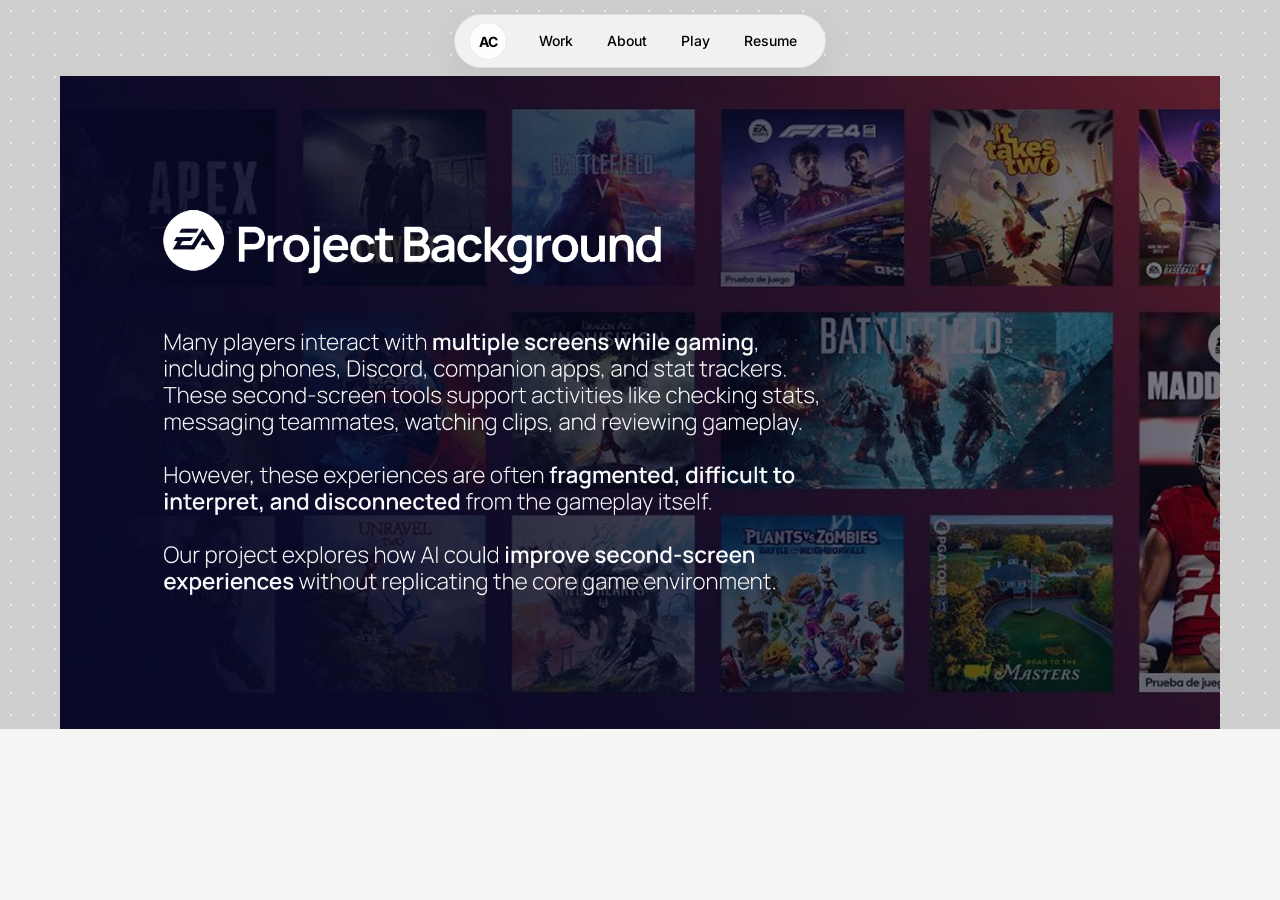
==== ea.html @ 519e9292 "drafted playground & ea case study + added favicon + radius to highlights" ====
<!DOCTYPE html>
<html lang="en">
  <head>
    <meta charset="UTF-8" />
    <meta name="viewport" content="width=device-width, initial-scale=1.0" />
    <title>Nomo · Annie Chang</title>
    <link rel="icon" type="image/png" href="assets/ACFavicon.png" />

    <link rel="stylesheet" href="css/style.css" />
    <link rel="preconnect" href="https://fonts.googleapis.com" />
    <link rel="preconnect" href="https://fonts.gstatic.com" crossorigin />
    <link
      href="https://fonts.googleapis.com/css2?family=Inter:wght@400;500;600;700&family=Instrument+Serif:ital@0;1&display=swap"
      rel="stylesheet"
    />
  </head>

  <body class="case-study-page">
    <nav class="site-nav" aria-label="Primary navigation">
      <div class="site-nav-inner">
        <a href="index.html#home" class="site-nav-logo" aria-label="Back to home">AC</a>

        <div class="site-nav-links">
          <a href="index.html#work">Work</a>
          <a href="index.html#about">About</a>
          <a href="playground.html">Play</a>
          <a href="https://drive.google.com/file/d/1go_f20qvup2b3H4kcbtl6J4yV8tS7FYZ/view?usp=sharing" target="_blank" rel="noopener noreferrer">Resume</a>
        </div>
      </div>
    </nav>

    <main class="case-study-main">
        <section class="section case-study-hero casestudysection" id="overview">
          <div class="container">
            <div class="case-study-hero-frame">
              <img
                class="case-study-hero-image"
                src="assets/ea/eaProjectBackground.png"
                alt="Nomo cover showing mobile product screens"
                loading="eager"
                decoding="async"
              />
            </div>
          </div>
        </section>  

    </body>
</html>
---- css/style.css ----
:root {
  /* Colors */
  --color-bg: #f5f5f3;
  --color-text: #0C0A00;
  --color-text-muted: #7d7d7d;
  --color-text-muted-2: #6f6f6f;
  --color-white: #ffffff;
  --color-border: rgba(0, 0, 0, 0.08);
  --color-border-soft: rgba(0, 0, 0, 0.06);
  --color-line: rgba(0, 0, 0, 0.14);

  /* Footer */
  --color-footer-bg: #0C0A00;
  --color-footer-text: rgba(245, 245, 243, 0.92);
  --color-footer-text-soft: rgba(245, 245, 243, 0.78);
  --color-footer-text-muted: rgba(245, 245, 243, 0.5);

  /* Typography */
  --font-sans: "Inter", sans-serif;
  --font-serif: "Instrument Serif", serif;

  --text-h1: clamp(48px, 7vw, 84px);
  --text-h2: clamp(28px, 4vw, 30px);
  --text-h3: 18px;
  --text-body: 16px;
  --text-small: 14px;
  --text-xs: 12px;
  --text-eyebrow: 24px;

  --lh-tight: 0.96;
  --lh-heading: 1.15;
  --lh-body: 1.65;
  --lh-body-relaxed: 1.75;

  --weight-light: 300;
  --weight-regular: 400;
  --weight-medium: 500;
  --weight-semibold: 600;
  --weight-bold: 700;

  /* Spacing */
  --space-1: 4px;
  --space-2: 8px;
  --space-3: 12px;
  --space-4: 16px;
  --space-5: 20px;
  --space-6: 24px;
  --space-7: 32px;
  --space-8: 40px;
  --space-9: 48px;
  --space-10: 56px;
  --space-11: 72px;
  --space-12: 88px;
  --space-13: 96px;
  --space-14: 120px;

  /* Radius */
  --radius-card: 24px;
  --radius-card-lg: 28px;
  --radius-pill: 999px;

  /* Shadow */
  --shadow-soft: 0 10px 24px rgba(0, 0, 0, 0.08);
  --shadow-card: 0 12px 24px rgba(0, 0, 0, 0.14);
  --shadow-card-hover: 0 14px 28px rgba(0, 0, 0, 0.08);

  /* Layout */
  --container-width: 1180px;
  --container-width-wide: 1240px;
  --case-study-section-space: 72px;
  --case-study-subsection-space: 36px;
  --playground-world-width: 3800px;
  --playground-world-height: 2800px;
  --playground-nav-safe: 112px;
  --playground-piece-radius: 14px;
}

* {
  box-sizing: border-box;
}

html {
  scroll-behavior: smooth;
  background-color: var(--color-bg);
}

body {
  margin: 0;
  font-family: var(--font-sans);
  color: var(--color-text);
  background-color: transparent;
  background: var(--color-bg);
}

img {
  display: block;
  max-width: 100%;
}

a {
  color: inherit;
}

h1, h2, h3, p {
  margin: 0;
}

.section {
  padding-left: 24px;
  padding-right: 24px;
  background-color: var(--color-bg);
}

.container {
  width: 100%;
  max-width: var(--container-width);
  margin: 0 auto;
}

.container-wide {
  width: 100%;
  max-width: var(--container-width-wide);
  margin: 0 auto;
}

.section-header {
  display: flex;
  align-items: center;
  justify-content: center;
  gap: 18px;
  margin-bottom: 12px;
}

.section-header-line {
  width: 56px;
  height: 1px;
  background: var(--color-line);
}

.section-eyebrow {
  font-family: var(--font-serif);
  font-style: italic;
  font-weight: var(--weight-light);
  font-size: var(--text-eyebrow);
  line-height: 1.2;
  letter-spacing: -0.01em;
  color: rgba(0, 0, 0, 0.5);
}

.section-title {
  text-align: center;
  font-size: var(--text-eyebrow);
  line-height: var(--lh-heading);
  letter-spacing: -0.04em;
  font-weight: var(--weight-light);
  color: var(--color-text);
}

.tag-pill {
  display: inline-flex;
  align-items: center;
  padding: 6px 10px;
  border-radius: var(--radius-pill);
  background: rgba(255, 255, 255, 0.85);
  border: 1px solid var(--color-border-soft);
  box-shadow: 0 4px 12px rgba(0, 0, 0, 0.04);
  font-size: var(--text-xs);
  line-height: 1;
  color: var(--color-text-muted);
  white-space: nowrap;
}

  .serif-italic {
    font-family: "Instrument Serif", serif;
    font-style: italic;
    font-weight: 300;
    letter-spacing: -0.01em;
    color: rgba(0, 0, 0, 0.5); 
  }

  body {
    margin: 0;
    font-family: "Inter", sans-serif;
    color: var(--text);
    background-color: transparent;
    background-size: 28px 28px;
  }

  .hero {
    position: relative;
    min-height: 100vh;
    overflow: hidden;
    display: flex;
    align-items: center;
    justify-content: center;
    padding: var(--space-7) 24px var(--space-11);
    background-color: var(--color-bg);
    background-image: radial-gradient(rgba(0, 0, 0, 0.12) 1px, transparent 1px);
    background-size: 20px 20px;
  }
  
  .hero-content {
    position: relative;
    z-index: 1;
    width: 100%;
    max-width: var(--container-width);
    display: flex;
    flex-direction: column;
    align-items: center;
    gap: var(--space-5);
    text-align: center;
  }
  
  .hero-time-pill {
    padding: 10px 18px;
    border-radius: var(--radius-pill);
    background: rgba(255, 255, 255, 0.82);
    border: 1px solid rgba(255, 255, 255, 0.92);
    box-shadow: var(--shadow-soft);
    font-size: var(--text-body);
    font-weight: var(--weight-medium);
  }
  
  .hero-name-row,
  .hero-tagline-row {
    display: flex;
    align-items: center;
    justify-content: center;
    gap: var(--space-4);
    flex-wrap: wrap;
  }
  
  .hero-name {
    font-size: var(--text-h1);
    line-height: var(--lh-tight);
    letter-spacing: -0.06em;
    font-weight: var(--weight-semibold);
  }
  
  .hero-tagline {
    font-size: var(--text-h1);
    line-height: var(--lh-tight);
    letter-spacing: -0.06em;
    font-weight: var(--weight-medium);
    color: #8a8a8a;
  }
  
  .hero-subtext {
    max-width: 560px;
    font-size: var(--text-body);
    line-height: var(--lh-body);
    color: var(--color-text-muted);
  }
  
  .hero-profile-card {
    width: 112px;
    height: 82px;
    border-radius: var(--radius-card);
    background: #f8f8f8;
    border: 2px solid #111;
    box-shadow: var(--shadow-card);
    overflow: hidden;
    flex-shrink: 0;
  }
  
  .hero-badge-card {
    width: 108px;
    height: 76px;
    border-radius: 22px;
    background: #2b2b2b;
    border: 2px solid #111;
    box-shadow: var(--shadow-card);
    display: flex;
    align-items: center;
    justify-content: center;
    flex-shrink: 0;
  }

  .hero-logo-marquee {
    width: 100%;
    height: 100%;
    overflow: hidden;
    border-radius: inherit;
  }

  .hero-logo-track {
    height: 100%;
    display: flex;
    align-items: center;
    width: max-content;
    padding: 0;
    will-change: transform;
    animation: hero-logo-roll 14s linear infinite;
  }

  .hero-logo-group {
    height: 100%;
    display: flex;
    align-items: center;
    gap: 10px;
    padding-right: 10px;
    flex-shrink: 0;
  }

  .hero-logo-track img {
    height: 44px;
    width: auto;
    flex-shrink: 0;
    object-fit: contain;
  }

  .hero-logo-track .hero-logo-mando {
    transform: translateY(3px);
  }

  @keyframes hero-logo-roll {
    from {
      transform: translateX(0);
    }
    to {
      transform: translateX(-50%);
    }
  }

  .hero.hero-intro-ready .hero-intro-item {
    opacity: 0;
    transform: translate3d(0, 28px, 0) scale(0.985);
    filter: blur(8px);
    will-change: transform, opacity, filter;
  }

  .hero.hero-intro-play .hero-intro-item {
    animation-name: hero-text-reveal;
    animation-duration: 860ms;
    animation-timing-function: cubic-bezier(0.22, 1, 0.36, 1);
    animation-fill-mode: forwards;
  }

  .hero.hero-intro-ready .hero-anim-text.hero-intro-item,
  .hero.hero-intro-play .hero-anim-text.hero-intro-item {
    opacity: 1;
    transform: none;
    filter: none;
    animation: none;
  }

  .hero-anim-text .hero-word {
    display: inline-block;
    opacity: 0;
    transform: translate3d(0, 16px, 0);
    filter: blur(4px);
    will-change: transform, opacity, filter;
  }

  .hero-anim-text .hero-letter {
    display: inline-block;
    opacity: 0;
    transform: translate3d(0, 8px, 0);
    will-change: transform, opacity;
  }

  .hero.hero-intro-play .hero-anim-text .hero-word {
    animation: hero-word-reveal 680ms cubic-bezier(0.2, 0.9, 0.2, 1) forwards;
    animation-delay: calc(var(--hero-base-delay, 0ms) + var(--word-delay, 0ms));
  }

  .hero.hero-intro-play .hero-anim-text .hero-letter {
    animation: hero-letter-reveal 520ms cubic-bezier(0.2, 0.9, 0.2, 1) forwards;
    animation-delay: calc(
      var(--hero-base-delay, 0ms) + var(--word-delay, 0ms) + var(--letter-delay, 0ms)
    );
  }

  .hero-intro-delay-1 { animation-delay: 0.06s; }
  .hero-intro-delay-2 { animation-delay: 0.14s; }
  .hero-intro-delay-3 { animation-delay: 0.24s; }
  .hero-intro-delay-4 { animation-delay: 0.34s; }
  .hero-intro-delay-5 { animation-delay: 0.45s; }

  @keyframes hero-text-reveal {
    0% {
      opacity: 0;
      transform: translate3d(0, 28px, 0) scale(0.985);
      filter: blur(8px);
    }
    70% {
      opacity: 1;
      transform: translate3d(0, -2px, 0) scale(1);
      filter: blur(0);
    }
    100% {
      opacity: 1;
      transform: translate3d(0, 0, 0) scale(1);
      filter: blur(0);
    }
  }

  @keyframes hero-word-reveal {
    0% {
      opacity: 0;
      transform: translate3d(0, 16px, 0);
      filter: blur(4px);
    }
    70% {
      opacity: 1;
      transform: translate3d(0, -1px, 0);
      filter: blur(0);
    }
    100% {
      opacity: 1;
      transform: translate3d(0, 0, 0);
      filter: blur(0);
    }
  }

  @keyframes hero-letter-reveal {
    0% {
      opacity: 0;
      transform: translate3d(0, 8px, 0);
    }
    100% {
      opacity: 1;
      transform: translate3d(0, 0, 0);
    }
  }

  @media (prefers-reduced-motion: reduce) {
    .hero.hero-intro-ready .hero-intro-item,
    .hero.hero-intro-play .hero-intro-item {
      opacity: 1;
      transform: none;
      filter: none;
      animation: none;
    }

    .hero-anim-text .hero-word,
    .hero-anim-text .hero-letter {
      opacity: 1;
      transform: none;
      filter: none;
      animation: none;
    }
  }
  
  /* Tablet */
  @media (max-width: 900px) {
    .hero {
      padding: 96px 20px 64px;
    }
  
    .hero-name {
      font-size: clamp(56px, 10vw, 88px);
    }
  
    .hero-tagline {
      font-size: clamp(38px, 7vw, 62px);
    }
  
    .hero-profile-card {
      width: 96px;
      height: 70px;
    }
  
    .hero-badge-card {
      width: 96px;
      height: 68px;
    }

    .hero-logo-track img {
      height: 40px;
    }
  }
  
  /* Mobile */
  @media (max-width: 600px) {
    .hero {
      padding: 88px 16px 56px;
    }
  
    .hero-time-pill {
      top: 24px;
      font-size: 14px;
      padding: 8px 14px;
    }
  
    .hero-content {
      gap: 16px;
    }
  
    .hero-name-row,
    .hero-tagline-row {
      gap: 12px;
    }
  
    .hero-name {
      font-size: 48px;
    }
  
    .hero-tagline {
      font-size: 34px;
    }
  
    .hero-profile-card {
      width: 84px;
      height: 62px;
      border-radius: 20px;
    }
  
    .hero-badge-card {
      width: 82px;
      height: 58px;
      border-radius: 18px;
    }

    .hero-logo-track img {
      height: 34px;
    }
  
    .hero-subtext {
      font-size: 14px;
      max-width: 320px;
    }
  }

  /* --------------------------Work---------------------------- */

  .work-section {
    padding: var(--space-12) 24px var(--space-13);
    background-color: var(--color-bg);
  }
  
  .work-container {
    width: 100%;
    max-width: var(--container-width);
    margin: 0 auto;
  }
  
  .work-header {
    display: flex;
    align-items: center;
    justify-content: center;
    gap: 18px;
    margin-bottom: 12px;
  }
  
  .work-header-line {
    width: 56px;
    height: 1px;
    background: var(--color-line);
  }
  
  .work-eyebrow {
    margin: 0;
  }
  
  .work-title {
    margin: 0 0 var(--space-8);
  }
  
  .work-grid {
    display: grid;
    grid-template-columns: repeat(2, minmax(0, 1fr));
    gap: 28px;
  }
  
  .work-card {
    display: block;
    text-decoration: none;
    color: inherit;
  }
  
  .work-card-image {
    width: 100%;
    aspect-ratio: 1.2 / 0.9;
    border-radius: var(--radius-card-lg);
    overflow: hidden;
    background: #ececea;
    border: 1px solid var(--color-border-soft);
    box-shadow: 0 10px 24px rgba(0, 0, 0, 0.04);
    transition: transform 0.2s ease, box-shadow 0.2s ease;
  }
  
  .work-card:hover .work-card-image {
    transform: translateY(-4px);
    box-shadow: var(--shadow-card-hover);
  }
  
  .work-card-meta {
    margin-top: var(--space-3);
    display: flex;
    align-items: flex-start;
    justify-content: space-between;
    gap: var(--space-4);
  }
  
  .work-card-title {
    font-size: var(--text-h3);
    line-height: 1.3;
    font-weight: var(--weight-light);
    color: var(--color-text-muted);
  }
  
  .work-card-tags {
    display: flex;
    flex-wrap: wrap;
    justify-content: flex-end;
    gap: var(--space-2);
  }
  
  .work-tag {
    display: inline-flex;
    align-items: center;
    padding: 6px 10px;
    border-radius: var(--radius-pill);
    background: rgba(255, 255, 255, 0.85);
    border: 1px solid var(--color-border-soft);
    box-shadow: 0 4px 12px rgba(0, 0, 0, 0.04);
    font-size: var(--text-xs);
    line-height: 1;
    color: var(--color-text-muted);
    white-space: nowrap;
  }

  @media (max-width: 600px) {
    .work-grid {
      grid-template-columns: 1fr;
    }
  
    .work-card-meta {
      flex-direction: column;
      align-items: flex-start;
    }
  
    .work-card-tags {
      justify-content: flex-start;
    }
  }

  /* --------------------------About---------------------------- */

.about-section {
  padding: calc(var(--space-13) + 16px) 24px calc(var(--space-14) + 16px);
  background-color: var(--color-bg);
}

.about-container {
  width: 100%;
  max-width: var(--container-width);
  margin: 0 auto;
}

.about-header {
  display: flex;
  align-items: center;
  justify-content: center;
  gap: 18px;
  margin-bottom: var(--space-3);
}

.about-header-line {
  width: 56px;
  height: 1px;
  background: var(--color-line);
}

.about-title {
  margin: 0 0 var(--space-8);
  text-align: center;
  font-size: var(--text-eyebrow);
  line-height: var(--lh-heading);
  letter-spacing: -0.04em;
  font-weight: var(--weight-light);
}

.about-main {
  display: grid;
  grid-template-columns: 1fr 0.95fr;
  gap: var(--space-8);
  align-items: stretch;
  margin-bottom: 52px;
}

.about-image-column {
  display: flex;
}

.about-image-card {
  width: 100%;
  border-radius: var(--radius-card-lg);
  overflow: hidden;
  background: #ececea;
  border: 1px solid var(--color-border-soft);
  box-shadow: 0 10px 24px rgba(0, 0, 0, 0.05);
  aspect-ratio: 1.25 / 0.9;
}

.about-image-card img {
  width: 100%;
  height: 100%;
  object-fit: cover;
  display: block;
}

.about-text-column {
  display: flex;
  flex-direction: column;
  justify-content: space-between;
}

.about-text-group {
  display: flex;
  flex-direction: column;
  font-size: var(--text-body);
  gap: var(--space-6);
}

.about-text-column p {
  margin: 0;
  line-height: var(--lh-body-relaxed);
  color: #262626;
}

.about-note {
  text-align: left;
  padding-top: var(--space-6);
}

.about-note-main {
  margin: 0;
  font-size: var(--text-xs);
  color: var(--color-text);
}

.about-note-sub {
  margin: var(--space-1) 0 0;
  font-size: var(--text-xs);
  color: var(--color-text-muted);
}

.about-experience-list {
  width: 100%;
  margin-top: var(--space-6);
  border-top: 1px solid rgba(0, 0, 0, 0.12);
}

.about-bottom {
  display: grid;
  grid-template-columns: 1fr 0.95fr;
  gap: var(--space-8);
  align-items: stretch;
}

.about-experience-column,
.about-gallery-column {
  min-width: 0;
  display: flex;
  flex-direction: column;
}

.about-experience-title {
  margin: 0;
  text-align: left;
  font-size: var(--text-eyebrow);
  line-height: var(--lh-heading);
  letter-spacing: -0.04em;
  font-weight: var(--weight-light);
  color: var(--color-text);
}

.about-highlights-header {
  display: flex;
  align-items: flex-end;
  justify-content: flex-start;
  gap: var(--space-4);
  margin-bottom: var(--space-6);
}

.about-exp-row {
  display: grid;
  grid-template-columns: minmax(0, 1.35fr) minmax(0, 1fr) minmax(0, 0.95fr);
  gap: var(--space-4);
  align-items: center;
  padding: 18px 0;
  border-bottom: 1px solid rgba(0, 0, 0, 0.08);
}

.about-exp-role {
  min-width: 0;
  font-size: var(--text-small);
  color: var(--color-text);
}

.about-exp-org {
  min-width: 0;
  font-size: var(--text-small);
  color: var(--color-text-muted);
}

.about-exp-date {
  min-width: 0;
  font-size: var(--text-small);
  color: var(--color-text);
  text-align: right;
  white-space: nowrap;
}

.about-hover-board {
  margin-top: 0;
  border: 1px solid var(--color-border-soft);
  border-radius: var(--radius-card);
  background: rgba(255, 255, 255, 0.44);
  padding: var(--space-5);
  display: grid;
  grid-template-columns: minmax(0, 1fr) 48px;
  gap: 10px;
  min-height: 0;
  flex: none;
  overflow: hidden;
}

.about-hover-triggers {
  display: flex;
  flex-direction: column;
  justify-content: flex-start;
  align-items: stretch;
  gap: 8px;
  width: 48px;
}

.about-hover-trigger {
  flex: 0 0 auto;
  width: 100%;
  border: 1px solid rgba(0, 0, 0, 0.05);
  background: rgba(255, 255, 255, 0.82);
  border-radius: 999px;
  padding: 8px 0;
  display: flex;
  align-items: center;
  justify-content: center;
  gap: 0;
  text-align: center;
  cursor: pointer;
  transition: border-color 0.2s ease, transform 0.2s ease;
}

.about-hover-trigger:hover,
.about-hover-trigger:focus-visible,
.about-hover-trigger.is-active {
  border-color: rgba(0, 0, 0, 0.25);
  background: rgba(255, 255, 255, 0.94);
  transform: none;
}

.about-hover-trigger-text {
  font-size: 12px;
  line-height: 1;
  color: var(--color-text-muted);
  font-weight: var(--weight-medium);
}

.about-hover-preview {
  min-width: 0;
  min-height: 0;
  display: flex;
  flex-direction: column;
  gap: 0;
  flex: 1;
}

.about-hover-preview-frame {
  flex: 1;
  height: 100%;
  border-radius: 18px;
  border: none;
  background: transparent;
  min-height: 0;
  padding: 8px;
  display: flex;
  align-items: center;
  justify-content: center;
  overflow: hidden;
}

.about-hover-preview-frame img {
  max-width: 94%;
  max-height: 94%;
  width: auto;
  height: auto;
  object-fit: contain;
  border-radius: 10px;
}

/* Tablet */
@media (max-width: 900px) {
  .about-section {
    padding: 80px 20px 100px;
  }

  .about-main {
    grid-template-columns: 1fr;
    gap: 32px;
  }

  .about-bottom {
    grid-template-columns: 1fr;
    gap: 40px;
  }

  .about-text-column p {
    font-size: 17px;
  }

  .about-exp-row {
    grid-template-columns: 1fr;
    gap: var(--space-2);
  }

  .about-hover-board {
    height: auto;
    grid-template-columns: minmax(0, 1fr);
    grid-template-rows: auto auto;
  }

  .about-highlights-header {
    margin-bottom: var(--space-6);
  }

  .about-hover-triggers {
    width: 100%;
    flex-direction: row;
    justify-content: flex-start;
    order: -1;
  }

  .about-hover-trigger {
    width: 40px;
  }
}

/* Mobile */
@media (max-width: 600px) {
  .about-section {
    padding: 72px 16px 88px;
  }

  .about-header-line {
    width: 40px;
  }

  .about-eyebrow {
    font-size: 18px;
  }

  .about-title {
    font-size: 28px;
    margin-bottom: 28px;
  }

  .about-experience-title {
    font-size: 28px;
  }

  .about-text-column p {
    font-size: 16px;
    line-height: 1.7;
  }

  .about-exp-role,
  .about-exp-org,
  .about-exp-date {
    font-size: 14px;
  }

  .about-hover-board {
    padding: var(--space-4);
  }

  .about-hover-preview-frame {
    min-height: 210px;
  }
}

  /* --------------------------NavBar---------------------------- */

  .site-nav {
    position: fixed;
    top: 14px;
    left: 0;
    right: 0;
    z-index: 1000;
    display: flex;
    justify-content: center;
    pointer-events: none;
  }
  
  .site-nav-inner {
    width: max-content;
    max-width: calc(100% - 32px);
    display: inline-flex;
    align-items: center;
    justify-content: center;
    gap: 18px;
    padding: 7px 14px;
    border-radius: 999px;
  
    background: rgba(255, 255, 255, 0.72);
    border: 1px solid rgba(0, 0, 0, 0.08);
    box-shadow: 0 10px 30px rgba(0, 0, 0, 0.06);
    backdrop-filter: blur(14px);
    -webkit-backdrop-filter: blur(14px);
  
    pointer-events: auto;
  }
  
  .site-nav-logo {
    display: inline-flex;
    align-items: center;
    justify-content: center;
    width: 38px;
    height: 38px;
    border-radius: 999px;
    text-decoration: none;
    color: var(--text);
    font-size: var(--text-small);
    font-weight: var(--weight-bold);
    background: rgba(255, 255, 255, 0.85);
    border: 1px solid rgba(0, 0, 0, 0.08);
    flex-shrink: 0;
  }
  
  .site-nav-links {
    display: flex;
    align-items: center;
    justify-content: center;
    gap: 6px;
  }
  
  .site-nav-links a {
    text-decoration: none;
    color: var(--text);
    font-size: var(--text-small);
    font-weight: var(--weight-medium);
    line-height: 1;
    padding: 8px 14px;
    border-radius: 999px;
    transition: background 0.24s ease, opacity 0.2s ease, color 0.24s ease;
  }
  
  .site-nav-links a:hover {
    background: rgba(0, 0, 0, 0.05);
  }

  .site-nav-links a.is-active {
    background: rgba(0, 0, 0, 0.08);
    color: rgba(0, 0, 0, 0.86);
  }

  html {
    scroll-behavior: smooth;
  }
  
  /* Keeps scroll anchors from hiding under sticky nav */
  #work,
  #about {
  scroll-margin-top: 110px;
  }
  
  /* Tablet */
  @media (max-width: 900px) {
    .site-nav {
      top: 14px;
    }
  
    .site-nav-inner {
      width: calc(100% - 24px);
      padding: 7px 12px;
    }
  }
  
  /* Mobile */
  @media (max-width: 600px) {
    .site-nav-inner {
      width: calc(100% - 20px);
      padding: 6px 10px;
      gap: 12px;
    }
  
    .site-nav-logo {
      width: 34px;
      height: 34px;
      font-size: 13px;
    }
  
    .site-nav-links {
      gap: 4px;
    }
  
    .site-nav-links a {
      font-size: 13px;
      padding: 7px 10px;
    }
  }

    /* --------------------------Footer---------------------------- */

  .site-footer {
    position: relative;
    overflow: hidden;
    background: #0b0b0b;
    color: #f5f5f3;
    padding: 100px 24px 100px;
  }
  
  .site-footer-bg {
    position: absolute;
    inset: 0;
    pointer-events: none;
    background:
      linear-gradient(
        110deg,
        rgba(255, 255, 255, 0.04) 0%,
        rgba(255, 255, 255, 0.01) 18%,
        rgba(255, 255, 255, 0) 42%
      ),
      repeating-linear-gradient(
        90deg,
        rgba(255, 255, 255, 0.012) 0px,
        rgba(255, 255, 255, 0.012) 2px,
        transparent 2px,
        transparent 24px
      );
    opacity: 0.5;
  }
  
  .site-footer-container {
    position: relative;
    z-index: 1;
    width: 100%;
    max-width: var(--container-width);
    margin: 0 auto;
    display: flex;
    justify-content: space-between;
    gap: 80px;
  }
  
  .site-footer-left {
    max-width: 360px;
  }
  
  .site-footer-heading {
    font-size: 24px;
    line-height: 1.35;
    font-weight: var(--weight-regular);
    margin: 0 0 12px;
    letter-spacing: -0.01em;
    color: rgba(245, 245, 243, 0.92);
  }
  
  .site-footer-sub {
    font-size: var(--text-small);
    line-height: 1.5;
    font-weight: var(--weight-medium);
    margin: 0;
    color: rgba(245, 245, 243, 0.78);
  }
  
  .site-footer-divider {
    width: 175px;
    height: 1px;
    background: rgba(255, 255, 255, 0.16);
    margin: 12px 0 12px;
  }
  
  .site-footer-meta {
    margin: 0;
    font-size: var(--text-small);
    line-height: 1.5;
    color: rgba(245, 245, 243, 0.5);
  }

  .site-footer-divider-bottom {
    width: 175px;
    height: 1px;
    background: rgba(255, 255, 255, 0.1);
    margin-top: 12px;
  }
  
  .site-footer-right {
    display: flex;
    gap: 64px;
    align-items: flex-start;
  }
  
  .site-footer-links-col {
    display: flex;
    flex-direction: column;
    gap: 8px;
  }
  
  .site-footer-links-col a {
    display: inline-flex;
    align-items: baseline;
    gap: 10px;
    text-decoration: none;
    color: rgba(245, 245, 243, 0.88);
    font-size: var(--text-small);
    line-height: 1.35;
    font-weight: 400;
    transition: opacity 0.2s ease, transform 0.2s ease;
  }
  
  .site-footer-links-col a span {
    display: inline-block;
    min-width: 22px;
    color: rgba(245, 245, 243, 0.42);
    font-size: var(--text-small);
    line-height: 1.35;
  }
  
  .site-footer-links-col a:hover {
    opacity: 0.65;
    transform: translateX(2px);
  }
  
  /* Tablet */
  @media (max-width: 900px) {
    .site-footer {
      padding: 64px 20px 72px;
    }
  
    .site-footer-container {
      flex-direction: column;
      gap: 40px;
    }
  
    .site-footer-right {
      gap: 48px;
    }
  }
  
  /* Mobile */
  @media (max-width: 600px) {
    .site-footer {
      padding: 56px 16px 64px;
    }
  
    .site-footer-right {
      flex-direction: column;
      gap: 24px;
    }
  
    .site-footer-heading {
      font-size: 17px;
    }
  
    .site-footer-sub,
    .site-footer-meta,
    .site-footer-links-col a,
    .site-footer-links-col a span {
      font-size: 13px;
    }
  }

/* --------------------------Case Study Template---------------------------- */

.case-study-page,
.case-study-page body {
  background: #ffffff;
}

.case-study-page .section {
  background: #ffffff;
}

.case-study-main {
  padding-top: 0;
  --case-study-text-color: #323232;
  --case-study-max-width: 760px;
  --case-study-section-space: 96px;
  --case-study-subsection-space: 56px;
  --case-study-title-gap: 14px;
  --case-study-content-gap: 20px;
}

.casestudysection,
.case-study-section {
  margin-top: var(--case-study-section-space);
}

.casestudySubSection,
.case-study-subsection {
  margin-top: var(--case-study-subsection-space);
}

.case-study-main > .casestudysection:first-child,
.case-study-main > .case-study-section:first-child,
.case-study-main > .casestudySubSection:first-child,
.case-study-main > .case-study-subsection:first-child {
  margin-top: 0;
}

.case-study-page .site-nav {
  transition: transform 0.25s ease, opacity 0.25s ease;
}

.case-study-page .site-nav.is-hidden {
  transform: translateY(-120%);
  opacity: 0;
}

.case-progress {
  position: fixed;
  top: 118px;
  left: clamp(16px, 3vw, 40px);
  z-index: 500;
  width: 160px;
  opacity: 0;
  transform: translateY(12px);
  pointer-events: none;
  transition: opacity 0.24s ease, transform 0.24s ease;
}

.case-progress.is-visible {
  opacity: 1;
  transform: translateY(0);
  pointer-events: auto;
}

.case-progress-links {
  display: flex;
  flex-direction: column;
  gap: 10px;
}

.case-progress-links a {
  width: fit-content;
  text-decoration: none;
  color: #656565;
  font-size: 16px;
  line-height: 1.15;
  font-weight: 400;
  padding: 6px 10px;
  border-radius: 999px;
  transition: color 0.2s ease, background-color 0.2s ease, font-size 0.2s ease;
}

.case-progress-links a.is-active {
  color: #000000;
  background: rgba(0, 0, 0, 0.07);
  font-weight: 500;
}

.case-study-page .container {
  max-width: 1180px;
}

.case-study-narrow .container {
  max-width: var(--case-study-max-width);
}

.case-study-hero {
  padding: 0;
}

.case-study-hero .container {
  max-width: none;
}

.case-study-hero-frame {
  border: none;
  border-radius: 0;
  background: #cecece;
  background-image: radial-gradient(rgba(255, 255, 255, 0.55) 1.2px, transparent 1.2px);
  background-size: 22px 22px;
  min-height: 640px;
  padding: 76px 0 0;
  overflow: hidden;
  display: flex;
  justify-content: center;
  align-items: flex-end;
}

.case-study-hero-image {
  width: min(100%, 1160px);
  height: auto;
  object-fit: contain;
  object-position: center bottom;
}

.case-study-overview {
  padding: 42px 24px 24px;
}

.case-study-wordmark {
  font-size: 64px;
  line-height: 0.9;
  letter-spacing: -0.055em;
  font-weight: 500;
  margin-bottom: 12px;
}

.case-study-overview-subtitle {
  font-size: 20px;
  line-height: 1.45;
  color: var(--case-study-text-color);
  margin-bottom: 36px;
}

.case-study-meta-grid--overview {
  margin-top: 40px;
}

.case-study-meta-grid {
  display: grid;
  grid-template-columns: repeat(3, minmax(0, 1fr));
  gap: 30px;
  width: 100%;
  align-items: start;
}

.case-study-meta-grid--two {
  grid-template-columns: repeat(2, minmax(0, 1fr));
}

.case-study-meta-title {
  font-family: var(--font-serif);
  font-style: italic;
  font-weight: 400;
  font-size: 20px;
  line-height: 1.2;
  letter-spacing: -0.01em;
  color: var(--case-study-text-color);
  margin: 0 0 8px;
}

.case-study-meta-title + .case-study-meta-title {
  margin-top: 8px;
}

.case-study-copy,
.case-study-meta-value,
.case-study-team-list li {
  font-size: 16px;
  line-height: 1.5;
  font-weight: 400;
  color: var(--case-study-text-color);
}

.case-study-meta-value {
  margin: 0;
}

.case-study-meta-stack .case-study-meta-value + .case-study-meta-title {
  margin-top: 16px;
}

.case-study-team-list {
  list-style: none;
  margin: 0;
  padding: 0;
}

.case-study-overview-preview {
  margin-top: 0;
}

.case-study-overview-preview .case-study-copy {
  margin: 0;
  max-width: none;
}

.case-study-intro-callout {
  text-align: center;
  padding-top: 200px;
}

.case-study-intro-callout p {
  margin: 0 auto;
  max-width: none;
  font-size: 22px;
  line-height: 1.35;
  letter-spacing: -0.02em;
  font-weight: 500;
  color: #000000;
  padding: 0;
}

.case-study-intro-callout strong {
  font-weight: 500;
}

.case-study-context {
  padding: 0 24px;
  margin-top: calc(var(--case-study-subsection-space) + 24px);
}

.case-study-context-grid {
  display: grid;
  grid-template-columns: 1fr;
  gap: var(--case-study-content-gap);
}

.case-study-context-content .case-study-copy {
  margin: 0;
}

.case-study-context-list {
  margin: 0;
  padding: 18px 0 0;
  list-style: none;
  counter-reset: context-item;
}

.case-study-context-list li {
  counter-increment: context-item;
  display: grid;
  grid-template-columns: 30px 1fr;
  gap: 14px;
  align-items: baseline;
  font-size: 16px;
  line-height: 1.5;
  color: var(--case-study-text-color);
}

.case-study-context-list li::before {
  content: counter(context-item, decimal-leading-zero);
  font-weight: 500;
}

.case-study-context-cta-row {
  display: flex;
  justify-content: flex-end;
  align-items: center;
}

.case-study-context-cta {
  display: inline-flex;
  align-items: center;
  justify-content: center;
  padding: 12px 24px;
  border-radius: 999px;
  background: #000000;
  color: #ffffff;
  font-size: 16px;
  line-height: 1;
  font-weight: 500;
  text-decoration: none;
  box-shadow: 0 6px 16px rgba(0, 0, 0, 0.2);
}

.case-study-context-image {
  width: 100%;
  border-radius: 14px;
  overflow: hidden;
}

.case-study-context-image img {
  width: 100%;
  height: auto;
  object-fit: cover;
}

.case-study-problem {
  padding: 0 24px;
  margin-top: calc(var(--case-study-subsection-space) + 24px);
  margin-bottom: 0;
}

.case-study-problem-grid {
  display: grid;
  grid-template-columns: 1fr 1fr;
  gap: 36px;
  align-items: start;
}

.case-study-problem-image {
  width: 100%;
  border: none;
  background: transparent;
  margin: 0;
  display: flex;
  justify-content: center;
  align-items: flex-start;
}

.case-study-problem-image span {
  display: flex;
  justify-content: center;
}

.case-study-problem-tomato {
  width: 132%;
  max-width: 650px;
  height: auto;
  transform: translateX(-44px) rotate(-45deg);
  transform-origin: center center;
}

.case-study-problem-content {
  padding-top: 10px;
}

.case-study-problem-number {
  margin: 0 0 12px;
  font-size: clamp(68px, 8vw, 104px);
  line-height: 0.95;
  letter-spacing: -0.04em;
  color: #ec5100;
  font-weight: 500;
}

.case-study-problem-title {
  margin: 0 0 6px;
  font-size: 20px;
  line-height: 1.45;
  font-weight: 500;
  color: #000000;
}

.case-study-problem-source {
  margin: 0 0 16px;
  font-size: 16px;
  line-height: 1.5;
  color: var(--case-study-text-color);
}

.case-study-research {
  padding: 0 24px;
  margin-top: 0;
}

.case-study-research-intro {
  margin-bottom: 24px;
}

.case-study-research-intro .case-study-copy + .case-study-copy {
  margin-top: 10px;
}

.case-study-research-list {
  margin: 8px 0 0;
  padding-left: 24px;
}

.case-study-research-list li {
  font-size: 16px;
  line-height: 1.5;
  color: var(--case-study-text-color);
}

.case-study-research-map {
  position: relative;
  border: 1px solid var(--color-border);
  border-radius: 16px;
  background: rgba(255, 255, 255, 0.42);
  min-height: 420px;
  padding: 36px 34px;
  margin-top: 18px;
  margin-bottom: 22px;
}

.case-study-research-image {
  width: min(58%, 390px);
  margin: 0 auto;
  border: none;
  background: transparent;
}

.case-study-research-orange {
  width: 100%;
  height: auto;
  display: block;
}

.case-study-research-insight {
  margin: 0;
}

.case-study-research-methods {
  margin-top: 40px;
  margin-bottom: 20px;
}

.case-study-research-map-pill {
  position: absolute;
  padding: 8px 16px;
  border: 1px solid var(--color-border);
  border-radius: 10px;
  background: rgba(255, 255, 255, 0.66);
  font-size: 16px;
  line-height: 1.2;
  font-weight: 400;
  color: #666666;
}

.case-study-research-map-pill--left-top {
  left: 34px;
  top: 78px;
}

.case-study-research-map-pill--right-top {
  right: 34px;
  top: 116px;
}

.case-study-research-map-pill--left-bottom {
  left: 40px;
  bottom: 56px;
}

.case-study-research-map-pill--right-bottom {
  right: 160px;
  bottom: 32px;
}

.case-study-research-stats {
  display: grid;
  grid-template-columns: repeat(3, minmax(0, 1fr));
  gap: 18px;
  margin-top: 20px;
  margin-bottom: 24px;
}

.case-study-research-stat {
  border: 1px solid var(--color-border);
  border-radius: 12px;
  padding: 30px 30px 26px;
  background: rgba(255, 255, 255, 0.45);
}

.case-study-research-number {
  margin: 0 0 10px;
  font-size: clamp(44px, 6vw, 68px);
  line-height: 1;
  letter-spacing: -0.04em;
  font-weight: 500;
  color: #000000;
}

.case-study-research-label {
  margin: 0;
  font-size: 16px;
  line-height: 1.5;
  color: var(--case-study-text-color);
}

.case-study-research-insights {
  margin-top: 0;
  display: grid;
  gap: 16px;
}

.case-study-research-insights--two {
  grid-template-columns: repeat(2, minmax(0, 1fr));
}

.case-study-research-card {
  border: 1px solid var(--color-border);
  border-radius: 12px;
  background: rgba(255, 255, 255, 0.4);
  padding: 24px 26px;
}

.case-study-research-card .case-study-copy {
  text-wrap: pretty;
}

.case-study-research-competitive .case-study-copy {
  margin-bottom: var(--case-study-title-gap);
}

.case-study-research-competitive-image {
  width: 100%;
  height: auto;
  border-radius: 12px;
  border: none;
  background: transparent;
}

.case-study-hmw {
  text-align: center;
}

.case-study-hmw .case-study-meta-title {
  margin-bottom: 12px;
}

.case-study-hmw-text {
  margin: 0 auto;
  max-width: 980px;
  font-size: 22px;
  line-height: 1.35;
  font-weight: 500;
  color: #000000;
}

.case-study-hmw-text strong {
  font-weight: 500;
}

.case-study-goals-grid {
  display: grid;
  grid-template-columns: repeat(3, minmax(0, 1fr));
  gap: 16px;
}

.case-study-goal-card {
  border: 1px solid var(--color-border);
  border-radius: 12px;
  padding: 22px 20px;
  background: rgba(255, 255, 255, 0.4);
}

.case-study-goal-number {
  margin: 0 0 8px;
  font-size: 18px;
  line-height: 1;
  color: #000000;
  font-weight: 500;
}

.case-study-goal-title {
  margin: 0 0 8px;
  font-size: 18px;
  line-height: 1.3;
  color: #000000;
  font-weight: 500;
}

.case-study-goal-copy {
  margin: 0;
  font-size: 16px;
  line-height: 1.5;
  color: var(--case-study-text-color);
}

.case-study-ideation-title {
  margin: 0 0 8px;
  font-size: 20px;
  line-height: 1.45;
  font-weight: 500;
  color: #000000;
}

.case-study-ideation .case-study-copy + .case-study-copy {
  margin-top: 14px;
}

.case-study-ideation-image {
  width: 100%;
  margin-top: 18px;
}

.case-study-ideation-image-asset {
  width: 100%;
  height: auto;
  border-radius: 12px;
  border: none;
  background: transparent;
}

.case-study-ideation-process .case-study-meta-title {
  margin-bottom: 12px;
}

.case-study-ideation-image--process {
  border: 1px solid var(--color-border);
  border-radius: 14px;
  background: rgba(255, 255, 255, 0.42);
  padding: 16px;
  min-height: 420px;
  display: flex;
  align-items: center;
  justify-content: center;
  overflow: hidden;
}

.case-study-ideation-image-asset--process {
  width: 100%;
  height: 100%;
  object-fit: contain;
  border: none;
  border-radius: 10px;
}

.case-study-ideation-process-label {
  margin-top: 42px;
}

.case-study-iterate {
  padding: 0 24px;
}

.case-study-iterate-round .case-study-copy {
  margin-top: 4px;
}

.case-study-iterate-frame {
  min-height: 420px;
  margin-top: 14px;
}

.case-study-iterate-frame .case-study-ideation-image-asset--process {
  border-radius: 0;
}

.case-study-placeholder {
  padding: 0 24px;
  margin-top: calc(var(--case-study-section-space) + 24px);
}

.case-study-placeholder .case-study-copy {
  margin-top: 8px;
}

.case-study-final {
  padding: 0 24px var(--case-study-section-space);
}

.case-study-final-cover {
  width: 100%;
  height: auto;
  display: block;
  margin-top: var(--case-study-title-gap);
  border-radius: 10px;
}

.case-study-final-rows {
  margin-top: var(--case-study-title-gap);
  width: 100%;
  margin-left: 0;
}

.case-study-final-cover + .case-study-final-rows {
  margin-top: 24px;
}

.case-study-final-row {
  display: grid;
  grid-template-columns: 340px minmax(0, 1fr);
  gap: 24px;
  align-items: center;
  justify-items: start;
  justify-content: start;
  width: 100%;
}

.case-study-final-row + .case-study-final-row {
  margin-top: var(--case-study-subsection-space);
}

.case-study-final-media {
  width: 100%;
  max-width: 340px;
  aspect-ratio: 9 / 16;
  display: flex;
  justify-content: flex-start;
  align-items: center;
  overflow: hidden;
  margin-left: -22px;
}

.case-study-final-media img {
  width: 128%;
  height: 100%;
  max-width: none;
  display: block;
  object-fit: contain;
  object-position: left center;
  transform: translateX(-34px) scale(1.04);
  transform-origin: left center;
}

.case-study-final-content {
  width: 100%;
}

.case-study-final-content .case-study-meta-title {
  margin-bottom: 8px;
}

.case-study-final-content .case-study-problem-title {
  margin-bottom: 8px;
}

.case-study-final-impact-lead {
  margin: 0;
}

.case-study-final-pillars {
  margin-top: 18px;
  display: grid;
  grid-template-columns: repeat(3, minmax(0, 1fr));
  gap: 16px;
}

.case-study-final-pillar-card {
  border: 1px solid #d7dfb8;
  border-radius: 12px;
  background: #dbe5ba;
  padding: 20px;
  min-height: 260px;
  display: flex;
  flex-direction: column;
  justify-content: flex-start;
}

.case-study-final-pillar-icon {
  margin: 0 0 18px;
  font-size: 30px;
  line-height: 1;
  color: #1c5b42;
  font-weight: 400;
}

.case-study-final-pillar-card .case-study-goal-title {
  color: #1c5b42;
  margin-bottom: 8px;
}

.case-study-final-pillar-card .case-study-goal-copy {
  color: #1c5b42;
}

.case-study-final-next-grid {
  margin-top: 18px;
  display: grid;
  grid-template-columns: repeat(4, minmax(0, 1fr));
  gap: 16px;
}

.case-study-final-next .case-study-ideation-image--process,
.case-study-final-next .case-study-ideation-image-asset--process {
  border-radius: 0;
}

.case-study-final-next-card {
  border: 1px solid #9e9e9e;
  border-radius: 0;
  background: rgba(255, 255, 255, 0.15);
  padding: 26px 24px;
  min-height: 410px;
  display: flex;
  flex-direction: column;
  justify-content: space-between;
}

@media (max-width: 1180px) {
  .case-study-final-row {
    grid-template-columns: 1fr;
    gap: 18px;
    align-items: start;
  }

  .case-study-final-media {
    justify-content: flex-start;
    margin-left: 0;
  }

  .case-study-final-media img {
    max-width: 280px;
    width: 100%;
    height: auto;
    transform: none;
  }

  .case-study-final-pillars {
    grid-template-columns: 1fr;
  }

  .case-study-final-next-grid {
    grid-template-columns: 1fr;
  }

  .case-study-final-next-card {
    min-height: 260px;
  }
}

@media (max-width: 1280px) {
  .case-progress {
    left: 12px;
  }
}

@media (max-width: 1180px) {
  .case-study-main {
    --case-study-section-space: 72px;
    --case-study-subsection-space: 42px;
  }

  .case-progress {
    display: none;
  }

  .case-study-meta-grid {
    grid-template-columns: 1fr;
    gap: 20px;
  }

  .case-study-problem-grid {
    grid-template-columns: 1fr;
    gap: 24px;
  }

  .case-study-problem-content {
    padding-top: 0;
  }

  .case-study-research-stats,
  .case-study-goals-grid,
  .case-study-research-insights--two {
    grid-template-columns: 1fr;
  }

  .case-study-research-map {
    min-height: 360px;
    padding: 24px 20px;
  }

  .case-study-research-image {
    width: min(80%, 420px);
  }

  .case-study-research-map-pill {
    position: static;
    display: inline-flex;
    margin: 0 8px 8px 0;
  }
}

@media (max-width: 760px) {
  .case-study-main {
    --case-study-section-space: 56px;
    --case-study-subsection-space: 30px;
  }

  .case-study-hero-frame {
    min-height: 480px;
    padding-top: 72px;
  }

  .case-study-overview {
    padding-top: 28px;
  }

  .case-study-wordmark {
    font-size: 52px;
  }

  .case-study-overview-subtitle {
    font-size: 18px;
    margin-bottom: 30px;
  }

  .case-study-meta-title {
    font-size: 18px;
  }

  .case-study-intro-callout {
    padding-top: 120px;
  }

  .case-study-intro-callout p {
    font-size: 24px;
    padding: 0 12px;
  }

  .case-study-problem-number {
    font-size: 72px;
  }

  .case-study-ideation-title {
    font-size: 20px;
  }

  .case-study-ideation-image--process {
    min-height: 300px;
  }
}

/* --------------------------Playground---------------------------- */
.playground-page {
  background: var(--color-bg);
  min-height: 100vh;
}

.playground-section {
  position: relative;
  min-height: 100vh;
  padding-top: 0;
  padding-bottom: 0;
  overflow: hidden;
  background:
    radial-gradient(rgba(0, 0, 0, 0.08) 1px, transparent 1px) 0 0 / 40px 40px,
    var(--color-bg);
}

.playground-canvas-shell {
  position: relative;
  width: 100vw;
  height: 100vh;
  margin-left: calc(50% - 50vw);
}

.playground-scroll-area {
  position: relative;
  width: 100vw;
  height: 100vh;
  min-height: 100vh;
  overflow: auto;
  cursor: grab;
  border-radius: 0;
  scroll-behavior: smooth;
  scrollbar-gutter: stable both-edges;
  background: transparent;
}

.playground-scroll-area:active {
  cursor: grabbing;
}

.playground-scroll-area.is-dragging {
  cursor: grabbing;
  user-select: none;
}

.playground-scroll-area:focus-visible {
  outline: 2px solid rgba(0, 0, 0, 0.46);
  outline-offset: 3px;
}

.playground-world {
  position: relative;
  width: var(--playground-world-width);
  height: calc(var(--playground-world-height) + var(--playground-nav-safe));
  padding-top: var(--playground-nav-safe);
  margin: 0 auto;
  transform: translate3d(var(--playground-follow-x, 0px), var(--playground-follow-y, 0px), 0);
  transition: transform 420ms cubic-bezier(0.16, 0.84, 0.22, 1);
}

.playground-center-anchor {
  position: fixed;
  left: 50%;
  top: 50%;
  transform: translate(-50%, -50%);
  display: flex;
  flex-direction: column;
  align-items: center;
  justify-content: center;
  pointer-events: none;
  z-index: 5;
  padding-top: 0;
}

.playground-center-title {
  max-width: min(90vw, 840px);
  font-size: clamp(34px, 4.6vw, 66px);
  line-height: 1.03;
  letter-spacing: -0.03em;
  color: rgba(0, 0, 0, 0.48);
  text-align: center;
}

.playground-center-helper {
  margin-top: var(--space-2);
  padding: 8px 14px;
  border-radius: var(--radius-pill);
  background: rgba(255, 255, 255, 0.78);
  border: 1px solid rgba(0, 0, 0, 0.08);
  font-size: var(--text-xs);
  line-height: 1;
  font-weight: var(--weight-medium);
  letter-spacing: 0.02em;
  text-transform: uppercase;
  color: rgba(0, 0, 0, 0.56);
}

.playground-explore-control {
  position: fixed;
  top: 102px;
  right: 34px;
  z-index: 8;
  display: inline-flex;
  align-items: center;
  gap: 10px;
  padding: 11px 14px;
  border-radius: var(--radius-pill);
  border: 1px solid rgba(0, 0, 0, 0.1);
  background: rgba(255, 255, 255, 0.85);
  color: var(--color-text);
  font-family: var(--font-sans);
  font-size: var(--text-small);
  line-height: 1;
  font-weight: var(--weight-medium);
  box-shadow: var(--shadow-soft);
  backdrop-filter: blur(8px);
  -webkit-backdrop-filter: blur(8px);
  cursor: pointer;
  transition: transform 220ms ease, box-shadow 220ms ease;
}

.playground-explore-control:hover {
  transform: translateY(-1px);
  box-shadow: 0 8px 18px rgba(0, 0, 0, 0.12);
}

.playground-explore-control:focus-visible {
  outline: 2px solid rgba(0, 0, 0, 0.45);
  outline-offset: 2px;
}

.playground-explore-icon {
  display: inline-flex;
  align-items: center;
  justify-content: center;
  width: 22px;
  height: 22px;
  border-radius: 50%;
  background: rgba(0, 0, 0, 0.06);
  font-size: 13px;
}

.playground-piece {
  position: absolute;
  left: var(--x);
  top: var(--y);
  width: var(--w);
  z-index: var(--z, 2);
  display: block;
  border-radius: var(--playground-piece-radius);
  overflow: hidden;
  text-decoration: none;
  box-shadow: 0 8px 16px rgba(0, 0, 0, 0.06);
  transform: translate3d(0, var(--drift, 0px), 0) rotate(var(--tilt, 0deg));
  transition: transform 360ms cubic-bezier(0.2, 0.9, 0.2, 1), box-shadow 360ms ease;
}

.playground-piece img {
  width: 100%;
  height: auto;
  display: block;
  border-radius: inherit;
}

.playground-piece:hover,
.playground-piece:focus-visible {
  transform: translate3d(0, calc(var(--drift, 0px) - 8px), 0)
    rotate(var(--tilt, 0deg))
    scale(1.01);
  box-shadow: 0 16px 34px rgba(0, 0, 0, 0.12);
}

  .playground-piece:focus-visible {
    outline: 2px solid rgba(0, 0, 0, 0.42);
    outline-offset: 2px;
}

.piece-01 { --x: 240px;  --y: 220px;  --w: 360px; --tilt: -0.5deg; --drift: -2px; }
.piece-02 { --x: 820px;  --y: 180px;  --w: 520px; --tilt: 0.4deg;  --drift: 2px; }
.piece-03 { --x: 1540px; --y: 260px;  --w: 360px; --tilt: 0.5deg;  --drift: -1px; }
.piece-04 { --x: 2060px; --y: 190px;  --w: 420px; --tilt: -0.4deg; --drift: 1px; }
.piece-05 { --x: 2620px; --y: 280px;  --w: 390px; --tilt: -0.3deg; --drift: 2px; }
.piece-06 { --x: 3220px; --y: 230px;  --w: 390px; --tilt: 0.4deg;  --drift: -1px; }
.piece-07 { --x: 220px;  --y: 980px;  --w: 430px; --tilt: -0.4deg; --drift: 1px; }
.piece-08 { --x: 940px;  --y: 1040px; --w: 440px; --tilt: 0.5deg;  --drift: -1px; }
.piece-09 { --x: 1680px; --y: 970px;  --w: 350px; --tilt: -0.4deg; --drift: 2px; }
.piece-10 { --x: 2180px; --y: 1030px; --w: 690px; --tilt: 0.3deg;  --drift: 0px; }
.piece-11 { --x: 3060px; --y: 980px;  --w: 500px; --tilt: -0.3deg; --drift: 2px; }
.piece-12 { --x: 240px;  --y: 1840px; --w: 360px; --tilt: -0.4deg; --drift: 1px; }
.piece-13 { --x: 740px;  --y: 1900px; --w: 300px; --tilt: 0.5deg;  --drift: -1px; }
.piece-14 { --x: 1160px; --y: 1830px; --w: 280px; --tilt: -0.4deg; --drift: 2px; }
.piece-15 { --x: 1620px; --y: 1920px; --w: 420px; --tilt: 0.5deg;  --drift: -1px; }
.piece-16 { --x: 2220px; --y: 1820px; --w: 470px; --tilt: -0.4deg; --drift: 2px; }
.piece-17 { --x: 2860px; --y: 1910px; --w: 420px; --tilt: 0.4deg;  --drift: -1px; }
.piece-18 { --x: 760px;  --y: 2520px; --w: 780px; --tilt: -0.2deg; --drift: 1px; }
.piece-19 { --x: 1880px; --y: 2520px; --w: 900px; --tilt: 0.2deg;  --drift: -1px; }

@media (max-width: 1100px) {
  :root {
    --playground-world-width: 3200px;
    --playground-world-height: 2500px;
  }

  .playground-scroll-area {
    height: 100vh;
    min-height: 100vh;
  }

  .playground-explore-control {
    top: 94px;
    right: 20px;
  }
}

@media (max-width: 760px) {
  :root {
    --playground-world-width: 2500px;
    --playground-world-height: 2400px;
  }

  .playground-center-title {
    font-size: clamp(28px, 9vw, 42px);
    max-width: min(90vw, 540px);
  }

  .playground-center-helper {
    font-size: 11px;
    padding: 7px 11px;
  }

  .playground-explore-control {
    top: 88px;
    right: 14px;
    padding: 10px 12px;
  }

  .piece-01 { --x: 110px;  --y: 220px;  --w: 300px; }
  .piece-02 { --x: 540px;  --y: 170px;  --w: 430px; }
  .piece-03 { --x: 1140px; --y: 240px;  --w: 300px; }
  .piece-04 { --x: 1560px; --y: 180px;  --w: 340px; }
  .piece-05 { --x: 2010px; --y: 250px;  --w: 320px; }
  .piece-06 { --x: 110px;  --y: 880px;  --w: 320px; }
  .piece-07 { --x: 560px;  --y: 940px;  --w: 360px; }
  .piece-08 { --x: 1040px; --y: 910px;  --w: 360px; }
  .piece-09 { --x: 1530px; --y: 960px;  --w: 290px; }
  .piece-10 { --x: 1900px; --y: 990px;  --w: 520px; }
  .piece-11 { --x: 130px;  --y: 1540px; --w: 390px; }
  .piece-12 { --x: 650px;  --y: 1640px; --w: 300px; }
  .piece-13 { --x: 1040px; --y: 1590px; --w: 250px; }
  .piece-14 { --x: 1390px; --y: 1660px; --w: 230px; }
  .piece-15 { --x: 1700px; --y: 1600px; --w: 360px; }
  .piece-16 { --x: 2100px; --y: 1660px; --w: 360px; }
  .piece-17 { --x: 560px;  --y: 2140px; --w: 340px; }
  .piece-18 { --x: 980px;  --y: 2140px; --w: 620px; }
  .piece-19 { --x: 1680px; --y: 2140px; --w: 760px; }
}

@media (hover: none) and (pointer: coarse) {
  .playground-piece:hover,
  .playground-piece:focus-visible {
    transform: translate3d(0, var(--drift, 0px), 0) rotate(var(--tilt, 0deg));
  }
}

@media (prefers-reduced-motion: reduce) {
  .playground-scroll-area {
    scroll-behavior: auto;
  }

  .playground-piece {
    transition: none;
    transform: none;
  }

  .playground-world {
    transition: none;
    transform: none;
  }

  .playground-piece:hover,
  .playground-piece:focus-visible {
    transform: none;
    box-shadow: 0 10px 22px rgba(0, 0, 0, 0.08);
  }
}
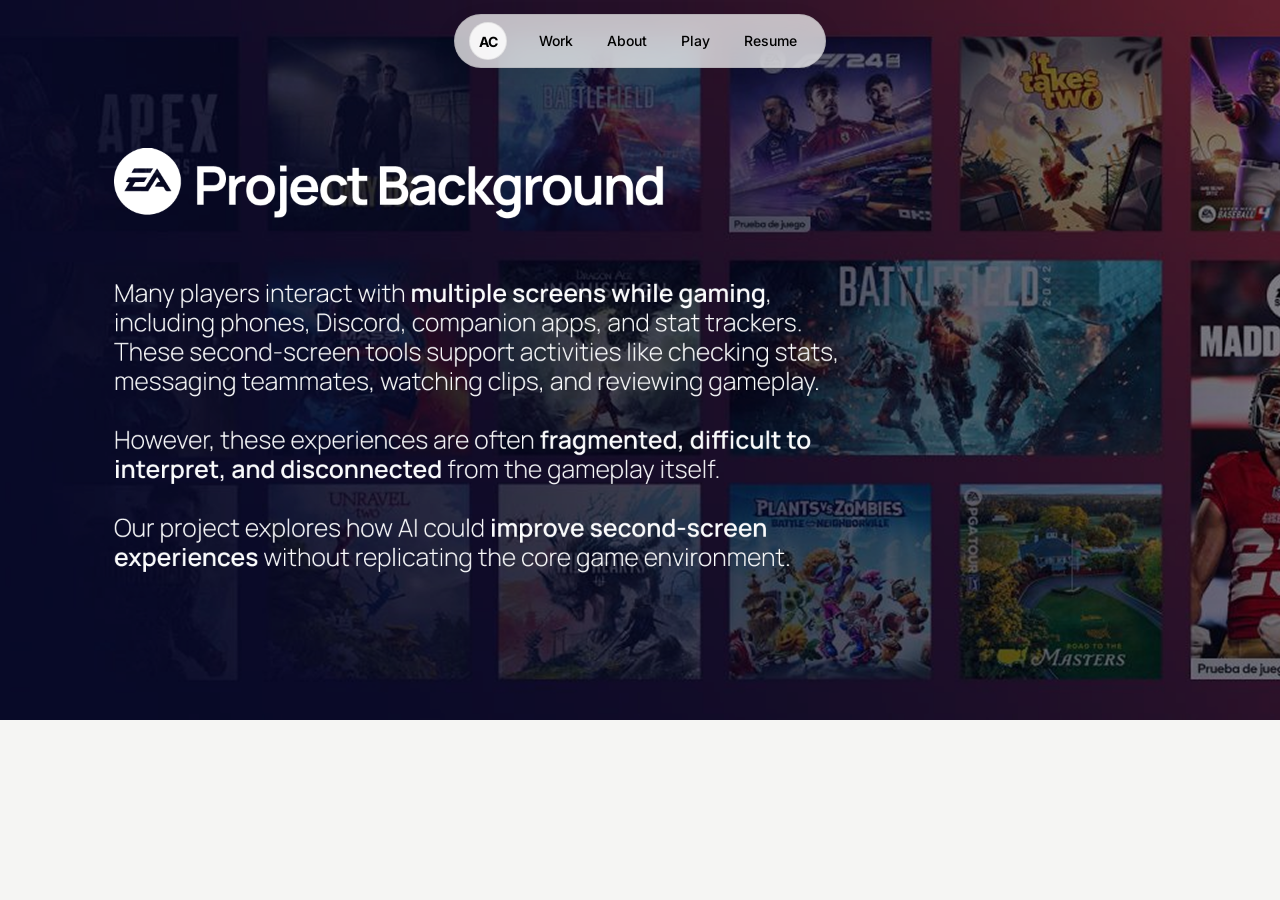
==== commit af2e3e69: "added Multi-Me cast study & draftedv2 playground" ====
--- a/ea.html
+++ b/ea.html
@@ -3,7 +3,7 @@
   <head>
     <meta charset="UTF-8" />
     <meta name="viewport" content="width=device-width, initial-scale=1.0" />
-    <title>Nomo · Annie Chang</title>
+    <title>EA · Annie Chang</title>
     <link rel="icon" type="image/png" href="assets/ACFavicon.png" />
 
     <link rel="stylesheet" href="css/style.css" />
@@ -11,11 +11,10 @@
     <link rel="preconnect" href="https://fonts.gstatic.com" crossorigin />
     <link
       href="https://fonts.googleapis.com/css2?family=Inter:wght@400;500;600;700&family=Instrument+Serif:ital@0;1&display=swap"
-      rel="stylesheet"
-    />
+      rel="stylesheet"/>
   </head>
 
-  <body class="case-study-page">
+  <body class="case-study-page ea-page">
     <nav class="site-nav" aria-label="Primary navigation">
       <div class="site-nav-inner">
         <a href="index.html#home" class="site-nav-logo" aria-label="Back to home">AC</a>
@@ -29,20 +28,17 @@
       </div>
     </nav>
 
-    <main class="case-study-main">
-        <section class="section case-study-hero casestudysection" id="overview">
-          <div class="container">
-            <div class="case-study-hero-frame">
-              <img
-                class="case-study-hero-image"
-                src="assets/ea/eaProjectBackground.png"
-                alt="Nomo cover showing mobile product screens"
-                loading="eager"
-                decoding="async"
-              />
-            </div>
-          </div>
-        </section>  
+    <main class="case-study-main ea-page-main">
+      <section class="ea-full-background" aria-label="EA project background">
+        <img
+          class="ea-full-background-image"
+          src="assets/ea/eaProjectBackground.png"
+          alt="EA project background"
+          loading="eager"
+          decoding="async"
+        />
+      </section>
+    </main>
 
     </body>
-</html>+</html>
--- a/css/style.css
+++ b/css/style.css
@@ -73,6 +73,9 @@
   --playground-world-height: 2800px;
   --playground-nav-safe: 112px;
   --playground-piece-radius: 14px;
+  --playground-piece-scale: 0.34;
+  --playground-piece-cluster: 0.45;
+  --playground-row-cluster: 0.24;
 }
 
 * {
@@ -721,8 +724,14 @@
 }
 
 .about-note {
-  text-align: left;
+  display: flex;
+  flex-direction: column;
+  align-items: flex-end;
+  justify-content: flex-end;
+  gap: 2px;
+  text-align: right;
   padding-top: var(--space-6);
+  width: 100%;
 }
 
 .about-note-main {
@@ -732,7 +741,7 @@
 }
 
 .about-note-sub {
-  margin: var(--space-1) 0 0;
+  margin: 0;
   font-size: var(--text-xs);
   color: var(--color-text-muted);
 }
@@ -963,6 +972,13 @@
   .about-text-column p {
     font-size: 16px;
     line-height: 1.7;
+  }
+
+  .about-note {
+    align-items: flex-start;
+    justify-content: flex-start;
+    text-align: left;
+    gap: 8px;
   }
 
   .about-exp-role,
@@ -1387,6 +1403,20 @@
   object-position: center bottom;
 }
 
+.case-study-page--multime .case-study-hero-frame {
+  background: transparent;
+  background-image: none;
+  min-height: 0;
+  padding: 0;
+  align-items: stretch;
+}
+
+.case-study-page--multime .case-study-hero-image {
+  width: 100%;
+  height: auto;
+  object-fit: cover;
+}
+
 .case-study-overview {
   padding: 42px 24px 24px;
 }
@@ -1397,6 +1427,10 @@
   letter-spacing: -0.055em;
   font-weight: 500;
   margin-bottom: 12px;
+}
+
+.case-study-page--multime .case-study-wordmark {
+  font-size: 56px;
 }
 
 .case-study-overview-subtitle {
@@ -2208,8 +2242,8 @@
   width: 100vw;
   height: 100vh;
   min-height: 100vh;
-  overflow: auto;
-  cursor: grab;
+  overflow: hidden;
+  cursor: default;
   border-radius: 0;
   scroll-behavior: smooth;
   scrollbar-gutter: stable both-edges;
@@ -2217,11 +2251,11 @@
 }
 
 .playground-scroll-area:active {
-  cursor: grabbing;
+  cursor: default;
 }
 
 .playground-scroll-area.is-dragging {
-  cursor: grabbing;
+  cursor: default;
   user-select: none;
 }
 
@@ -2232,19 +2266,19 @@
 
 .playground-world {
   position: relative;
-  width: var(--playground-world-width);
-  height: calc(var(--playground-world-height) + var(--playground-nav-safe));
-  padding-top: var(--playground-nav-safe);
+  width: min(1880px, calc(100vw - 64px));
+  height: 100vh;
+  padding-top: 86px;
   margin: 0 auto;
-  transform: translate3d(var(--playground-follow-x, 0px), var(--playground-follow-y, 0px), 0);
-  transition: transform 420ms cubic-bezier(0.16, 0.84, 0.22, 1);
+  transform: none !important;
+  transition: none;
 }
 
 .playground-center-anchor {
-  position: fixed;
+  position: absolute;
   left: 50%;
-  top: 50%;
-  transform: translate(-50%, -50%);
+  top: 52%;
+  transform: translateX(-50%);
   display: flex;
   flex-direction: column;
   align-items: center;
@@ -2252,11 +2286,12 @@
   pointer-events: none;
   z-index: 5;
   padding-top: 0;
+  padding-bottom: 0;
 }
 
 .playground-center-title {
   max-width: min(90vw, 840px);
-  font-size: clamp(34px, 4.6vw, 66px);
+  font-size: clamp(44px, 5vw, 72px);
   line-height: 1.03;
   letter-spacing: -0.03em;
   color: rgba(0, 0, 0, 0.48);
@@ -2264,20 +2299,22 @@
 }
 
 .playground-center-helper {
-  margin-top: var(--space-2);
-  padding: 8px 14px;
-  border-radius: var(--radius-pill);
-  background: rgba(255, 255, 255, 0.78);
-  border: 1px solid rgba(0, 0, 0, 0.08);
-  font-size: var(--text-xs);
-  line-height: 1;
-  font-weight: var(--weight-medium);
-  letter-spacing: 0.02em;
-  text-transform: uppercase;
-  color: rgba(0, 0, 0, 0.56);
+  margin-top: 8px;
+  max-width: min(62vw, 640px);
+  padding: 0;
+  border: none;
+  background: transparent;
+  font-size: clamp(16px, 1.2vw, 20px);
+  line-height: 1.45;
+  font-weight: 400;
+  letter-spacing: 0;
+  text-transform: none;
+  text-align: center;
+  color: rgba(0, 0, 0, 0.62);
 }
 
 .playground-explore-control {
+  display: none;
   position: fixed;
   top: 102px;
   right: 34px;
@@ -2324,9 +2361,9 @@
 
 .playground-piece {
   position: absolute;
-  left: var(--x);
-  top: var(--y);
-  width: var(--w);
+  left: var(--lx);
+  top: var(--ty);
+  width: var(--ww);
   z-index: var(--z, 2);
   display: block;
   border-radius: var(--playground-piece-radius);
@@ -2357,31 +2394,31 @@
     outline-offset: 2px;
 }
 
-.piece-01 { --x: 240px;  --y: 220px;  --w: 360px; --tilt: -0.5deg; --drift: -2px; }
-.piece-02 { --x: 820px;  --y: 180px;  --w: 520px; --tilt: 0.4deg;  --drift: 2px; }
-.piece-03 { --x: 1540px; --y: 260px;  --w: 360px; --tilt: 0.5deg;  --drift: -1px; }
-.piece-04 { --x: 2060px; --y: 190px;  --w: 420px; --tilt: -0.4deg; --drift: 1px; }
-.piece-05 { --x: 2620px; --y: 280px;  --w: 390px; --tilt: -0.3deg; --drift: 2px; }
-.piece-06 { --x: 3220px; --y: 230px;  --w: 390px; --tilt: 0.4deg;  --drift: -1px; }
-.piece-07 { --x: 220px;  --y: 980px;  --w: 430px; --tilt: -0.4deg; --drift: 1px; }
-.piece-08 { --x: 940px;  --y: 1040px; --w: 440px; --tilt: 0.5deg;  --drift: -1px; }
-.piece-09 { --x: 1680px; --y: 970px;  --w: 350px; --tilt: -0.4deg; --drift: 2px; }
-.piece-10 { --x: 2180px; --y: 1030px; --w: 690px; --tilt: 0.3deg;  --drift: 0px; }
-.piece-11 { --x: 3060px; --y: 980px;  --w: 500px; --tilt: -0.3deg; --drift: 2px; }
-.piece-12 { --x: 240px;  --y: 1840px; --w: 360px; --tilt: -0.4deg; --drift: 1px; }
-.piece-13 { --x: 740px;  --y: 1900px; --w: 300px; --tilt: 0.5deg;  --drift: -1px; }
-.piece-14 { --x: 1160px; --y: 1830px; --w: 280px; --tilt: -0.4deg; --drift: 2px; }
-.piece-15 { --x: 1620px; --y: 1920px; --w: 420px; --tilt: 0.5deg;  --drift: -1px; }
-.piece-16 { --x: 2220px; --y: 1820px; --w: 470px; --tilt: -0.4deg; --drift: 2px; }
-.piece-17 { --x: 2860px; --y: 1910px; --w: 420px; --tilt: 0.4deg;  --drift: -1px; }
-.piece-18 { --x: 760px;  --y: 2520px; --w: 780px; --tilt: -0.2deg; --drift: 1px; }
-.piece-19 { --x: 1880px; --y: 2520px; --w: 900px; --tilt: 0.2deg;  --drift: -1px; }
+.piece-01 { --lx: 4%;  --ty: 8%;  --ww: 8.5%; --tilt: -0.12deg; --drift: -1px; }
+.piece-02 { --lx: 17%; --ty: 8%;  --ww: 13%;  --tilt: 0.12deg;  --drift: 1px; }
+.piece-03 { --lx: 36%; --ty: 8%;  --ww: 10.5%;--tilt: 0.1deg;   --drift: -1px; }
+.piece-04 { --lx: 52%; --ty: 8%;  --ww: 12.5%;--tilt: -0.1deg;  --drift: 1px; }
+.piece-05 { --lx: 73%; --ty: 8%;  --ww: 11%;  --tilt: -0.1deg;  --drift: 1px; }
+.piece-06 { --lx: 88%; --ty: 8%;  --ww: 8.5%; --tilt: 0.1deg;   --drift: -1px; }
+
+.piece-07 { --lx: 4%;  --ty: 28%; --ww: 9.5%; --tilt: -0.1deg;  --drift: 1px; }
+.piece-08 { --lx: 20%; --ty: 28%; --ww: 12%;  --tilt: 0.12deg;  --drift: -1px; }
+.piece-09 { --lx: 47%; --ty: 28%; --ww: 9%;   --tilt: -0.1deg;  --drift: 1px; }
+.piece-10 { --lx: 61%; --ty: 28%; --ww: 16%;  --tilt: 0.1deg;   --drift: 0px; }
+
+.piece-12 { --lx: 4%;  --ty: 57%; --ww: 9.5%; --tilt: -0.1deg;  --drift: 1px; }
+.piece-13 { --lx: 16%; --ty: 59%; --ww: 7.5%; --tilt: 0.1deg;   --drift: -1px; }
+.piece-14 { --lx: 26%; --ty: 59%; --ww: 7.5%; --tilt: -0.1deg;  --drift: 1px; }
+.piece-15 { --lx: 49%; --ty: 69%; --ww: 9%;   --tilt: 0.1deg;   --drift: -1px; }
+.piece-16 { --lx: 64%; --ty: 57%; --ww: 10.5%;--tilt: -0.1deg;  --drift: 1px; }
+.piece-17 { --lx: 79%; --ty: 57%; --ww: 9%;   --tilt: 0.1deg;   --drift: -1px; }
+
+.piece-18 { --lx: 24%; --ty: 80%; --ww: 15%;  --tilt: -0.1deg;  --drift: 0px; }
+.piece-11 { --lx: 45%; --ty: 80%; --ww: 10%;  --tilt: -0.1deg;  --drift: 0px; }
+.piece-19 { --lx: 60%; --ty: 80%; --ww: 15%;  --tilt: 0.1deg;   --drift: 0px; }
 
 @media (max-width: 1100px) {
-  :root {
-    --playground-world-width: 3200px;
-    --playground-world-height: 2500px;
-  }
+  :root {}
 
   .playground-scroll-area {
     height: 100vh;
@@ -2395,14 +2432,11 @@
 }
 
 @media (max-width: 760px) {
-  :root {
-    --playground-world-width: 2500px;
-    --playground-world-height: 2400px;
-  }
+  :root {}
 
   .playground-center-title {
-    font-size: clamp(28px, 9vw, 42px);
-    max-width: min(90vw, 540px);
+    font-size: clamp(20px, 6.4vw, 30px);
+    max-width: min(92vw, 500px);
   }
 
   .playground-center-helper {
@@ -2416,25 +2450,14 @@
     padding: 10px 12px;
   }
 
-  .piece-01 { --x: 110px;  --y: 220px;  --w: 300px; }
-  .piece-02 { --x: 540px;  --y: 170px;  --w: 430px; }
-  .piece-03 { --x: 1140px; --y: 240px;  --w: 300px; }
-  .piece-04 { --x: 1560px; --y: 180px;  --w: 340px; }
-  .piece-05 { --x: 2010px; --y: 250px;  --w: 320px; }
-  .piece-06 { --x: 110px;  --y: 880px;  --w: 320px; }
-  .piece-07 { --x: 560px;  --y: 940px;  --w: 360px; }
-  .piece-08 { --x: 1040px; --y: 910px;  --w: 360px; }
-  .piece-09 { --x: 1530px; --y: 960px;  --w: 290px; }
-  .piece-10 { --x: 1900px; --y: 990px;  --w: 520px; }
-  .piece-11 { --x: 130px;  --y: 1540px; --w: 390px; }
-  .piece-12 { --x: 650px;  --y: 1640px; --w: 300px; }
-  .piece-13 { --x: 1040px; --y: 1590px; --w: 250px; }
-  .piece-14 { --x: 1390px; --y: 1660px; --w: 230px; }
-  .piece-15 { --x: 1700px; --y: 1600px; --w: 360px; }
-  .piece-16 { --x: 2100px; --y: 1660px; --w: 360px; }
-  .piece-17 { --x: 560px;  --y: 2140px; --w: 340px; }
-  .piece-18 { --x: 980px;  --y: 2140px; --w: 620px; }
-  .piece-19 { --x: 1680px; --y: 2140px; --w: 760px; }
+  .playground-center-title {
+    font-size: clamp(32px, 9vw, 44px);
+  }
+
+  .playground-center-helper {
+    font-size: 14px;
+    max-width: min(86vw, 520px);
+  }
 }
 
 @media (hover: none) and (pointer: coarse) {
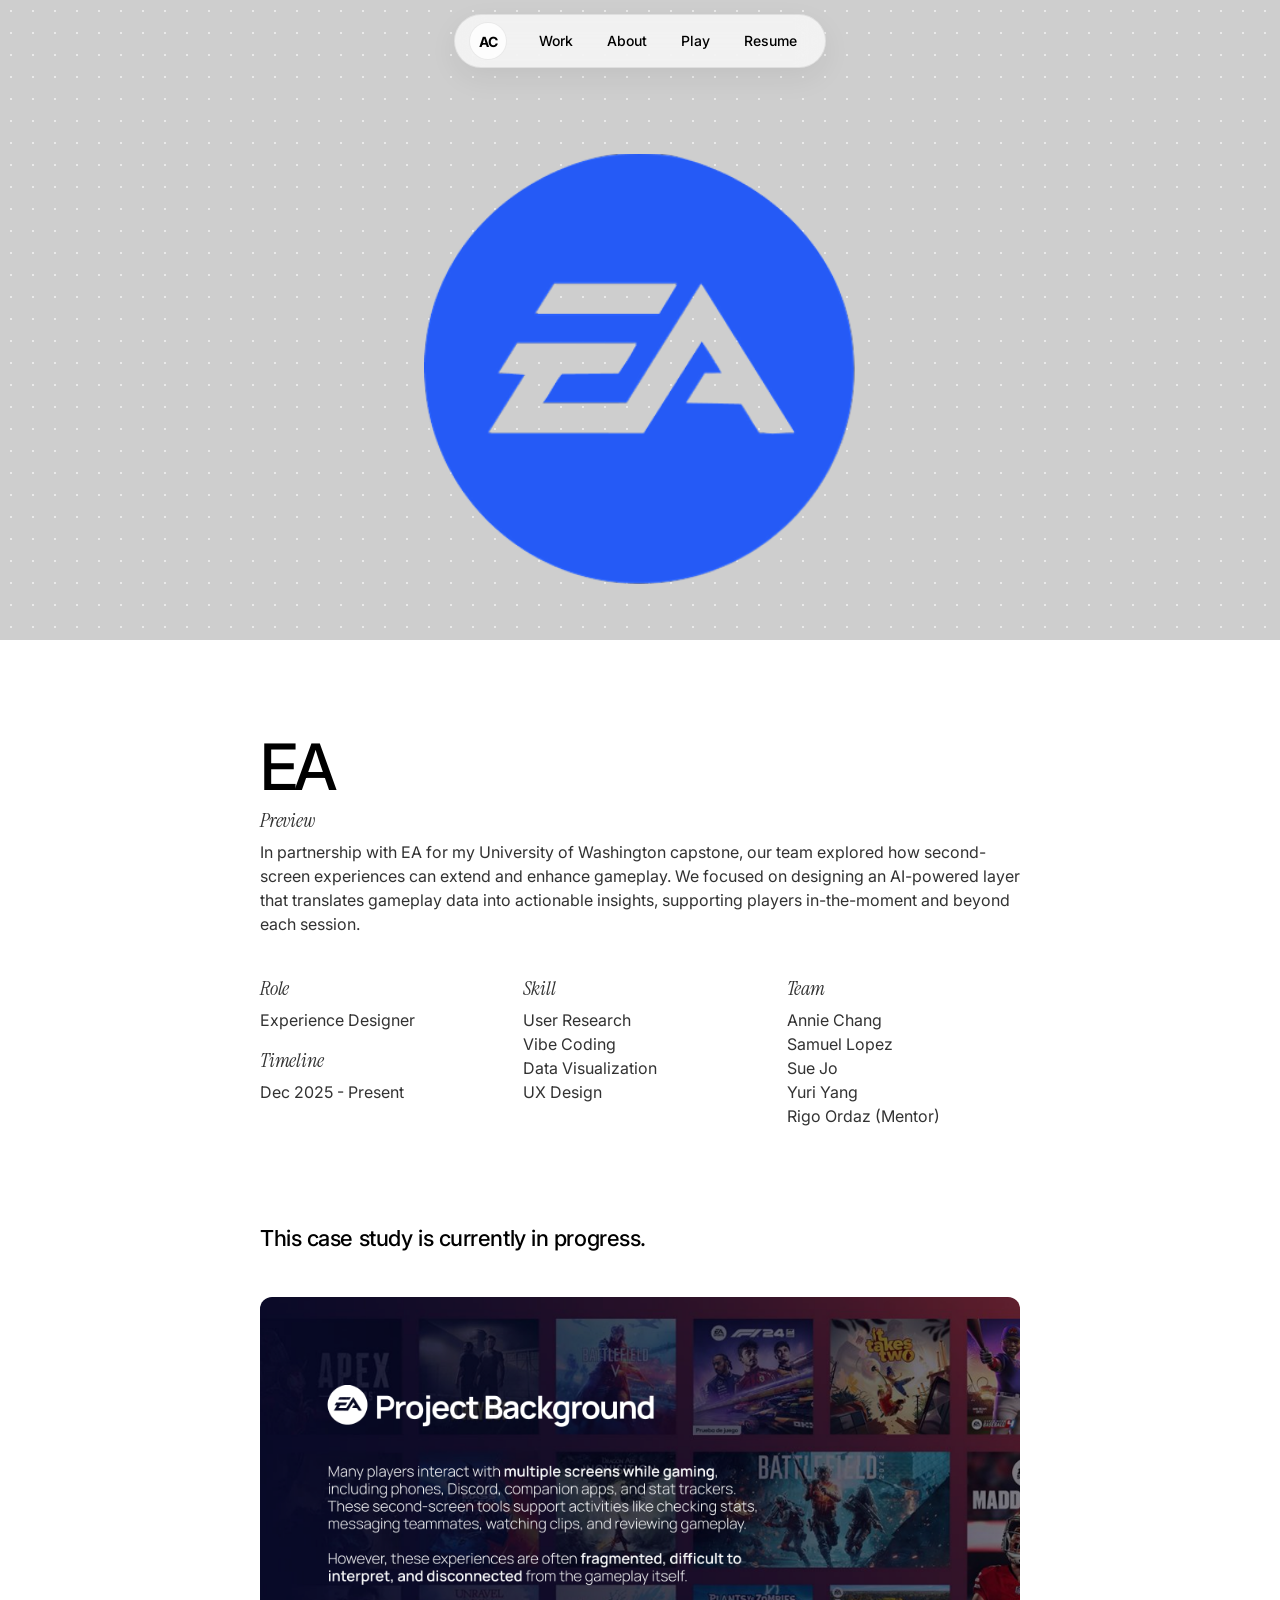
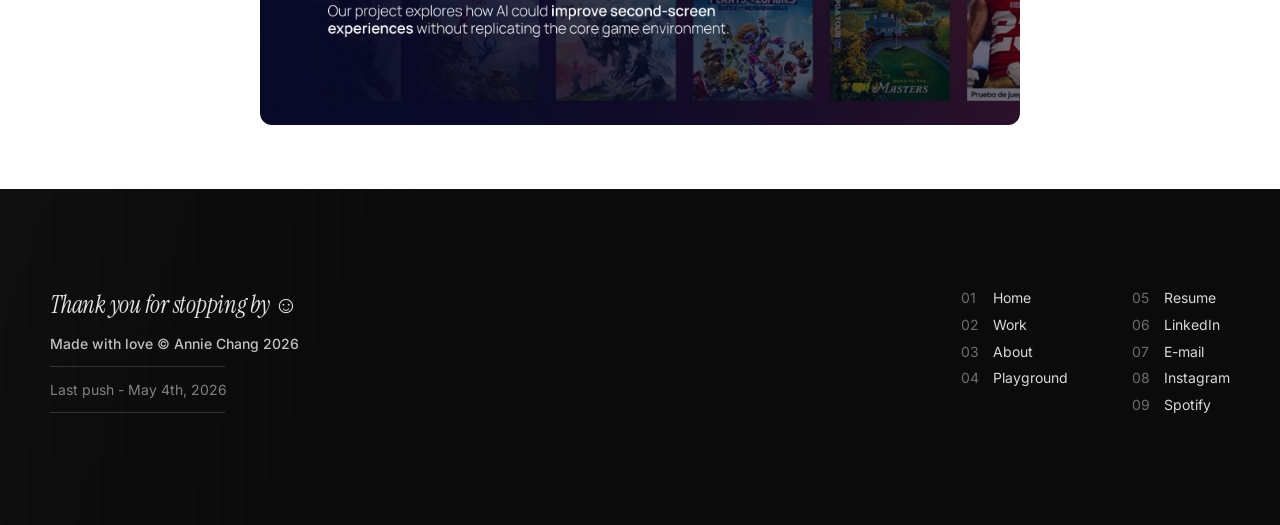
==== commit f3acdb94: "v3 playground + ea case study" ====
--- a/ea.html
+++ b/ea.html
@@ -14,7 +14,7 @@
       rel="stylesheet"/>
   </head>
 
-  <body class="case-study-page ea-page">
+  <body class="case-study-page case-study-page--ea">
     <nav class="site-nav" aria-label="Primary navigation">
       <div class="site-nav-inner">
         <a href="index.html#home" class="site-nav-logo" aria-label="Back to home">AC</a>
@@ -23,22 +23,124 @@
           <a href="index.html#work">Work</a>
           <a href="index.html#about">About</a>
           <a href="playground.html">Play</a>
-          <a href="https://drive.google.com/file/d/1go_f20qvup2b3H4kcbtl6J4yV8tS7FYZ/view?usp=sharing" target="_blank" rel="noopener noreferrer">Resume</a>
+          <a href="https://drive.google.com/file/d/1WewuuxLQANwm43-1us8lu0iXJumfLpr8/view?usp=sharing" target="_blank" rel="noopener noreferrer">Resume</a>
         </div>
       </div>
     </nav>
 
-    <main class="case-study-main ea-page-main">
-      <section class="ea-full-background" aria-label="EA project background">
-        <img
-          class="ea-full-background-image"
-          src="assets/ea/eaProjectBackground.png"
-          alt="EA project background"
-          loading="eager"
-          decoding="async"
-        />
+    <main class="case-study-main">
+      <section class="section case-study-hero casestudysection" id="overview">
+        <div class="container">
+          <div class="case-study-hero-frame">
+            <img
+              class="case-study-hero-image"
+              src="assets/ea/eaCover.png"
+              alt="EA case study cover"
+              loading="eager"
+              decoding="async"
+            />
+          </div>
+        </div>
+      </section>
+
+      <section class="section case-study-overview case-study-narrow casestudySubSection">
+        <div class="container">
+          <p class="case-study-wordmark">EA</p>
+
+          <div class="case-study-overview-preview">
+            <p class="case-study-meta-title">Preview</p>
+            <p class="case-study-copy">
+              In partnership with EA for my University of Washington capstone, our team explored how second-screen experiences can
+              extend and enhance gameplay. We focused on designing an AI-powered layer that translates gameplay data into actionable
+              insights, supporting players in-the-moment and beyond each session.
+            </p>
+          </div>
+
+          <div class="case-study-meta-grid case-study-meta-grid--overview">
+            <div class="case-study-meta-stack">
+              <p class="case-study-meta-title">Role</p>
+              <p class="case-study-meta-value">Experience Designer</p>
+
+              <p class="case-study-meta-title">Timeline</p>
+              <p class="case-study-meta-value">Dec 2025 - Present</p>
+            </div>
+
+            <div>
+              <p class="case-study-meta-title">Skill</p>
+              <ul class="case-study-team-list">
+                <li>User Research</li>
+                <li>Vibe Coding</li>
+                <li>Data Visualization</li>
+                <li>UX Design</li>
+              </ul>
+            </div>
+
+            <div>
+              <p class="case-study-meta-title">Team</p>
+              <ul class="case-study-team-list">
+                <li>Annie Chang</li>
+                <li>Samuel Lopez</li>
+                <li>Sue Jo</li>
+                <li>Yuri Yang</li>
+                <li>Rigo Ordaz (Mentor)</li>
+              </ul>
+            </div>
+          </div>
+
+          <div class="case-study-intro-callout">
+            <p style="text-align: left;">This case study is currently in progress.</p>
+          </div>
+        </div>
+      </section>
+
+      <section class="section case-study-narrow casestudySubSection ea-background-section" aria-label="EA project background">
+        <div class="container">
+          <div class="case-study-ideation-image">
+            <img
+              class="case-study-ideation-image-asset"
+              src="assets/ea/eaProjectBackground.png"
+              alt="EA project background"
+              loading="eager"
+              decoding="async"
+            />
+          </div>
+        </div>
       </section>
     </main>
 
-    </body>
+    <footer class="site-footer" id="contact">
+      <div class="site-footer-bg"></div>
+
+      <div class="site-footer-container">
+        <div class="site-footer-left">
+          <p class="site-footer-heading serif-italic">Thank you for stopping by ☺</p>
+          <p class="site-footer-sub">Made with love © Annie Chang 2026</p>
+
+          <div class="site-footer-divider"></div>
+          <p class="site-footer-meta">Last push - May 4th, 2026</p>
+          <div class="site-footer-divider"></div>
+        </div>
+
+        <div class="site-footer-right">
+          <div class="site-footer-links-col">
+            <a href="index.html#home"><span>01</span> Home</a>
+            <a href="index.html#work"><span>02</span> Work</a>
+            <a href="index.html#about"><span>03</span> About</a>
+            <a href="playground.html"><span>04</span> Playground</a>
+          </div>
+
+          <div class="site-footer-links-col">
+            <a href="https://drive.google.com/file/d/1WewuuxLQANwm43-1us8lu0iXJumfLpr8/view?usp=sharing" target="_blank" rel="noopener noreferrer"><span>05</span> Resume</a>
+            <a href="https://www.linkedin.com/in/weitinganniechang" target="_blank" rel="noopener noreferrer"><span>06</span> LinkedIn</a>
+            <a href="mailto:weiting383036@gmail.com"><span>07</span> E-mail</a>
+            <a href="https://www.instagram.com/weiting_ac/" target="_blank" rel="noopener noreferrer"><span>08</span> Instagram</a>
+            <a href="https://open.spotify.com/user/weiting383036" target="_blank" rel="noopener noreferrer"><span>09</span> Spotify</a>
+          </div>
+        </div>
+      </div>
+    </footer>
+
+    <script src="js/main.js"></script>
+
+  </body>
 </html>
--- a/css/style.css
+++ b/css/style.css
@@ -1417,6 +1417,32 @@
   object-fit: cover;
 }
 
+.case-study-page--ea .case-study-hero-frame {
+  height: 640px;
+  min-height: 640px;
+  padding: 76px 0 0;
+  align-items: flex-end;
+}
+
+.case-study-page--ea .case-study-hero-image {
+  width: auto;
+  max-width: 100%;
+  height: 100%;
+  max-height: 430px;
+  object-fit: contain;
+  object-position: center bottom;
+  margin-bottom: 56px;
+}
+
+.case-study-page--ea .case-study-intro-callout {
+  padding-top: 96px;
+}
+
+.case-study-page--ea .ea-background-section {
+  margin-top: 20px;
+  margin-bottom: 64px;
+}
+
 .case-study-overview {
   padding: 42px 24px 24px;
 }
@@ -2217,6 +2243,97 @@
 .playground-page {
   background: var(--color-bg);
   min-height: 100vh;
+}
+
+.playground-page--gallery .playground-section {
+  min-height: auto;
+  padding: 120px 24px 96px;
+  overflow: visible;
+}
+
+.playground-gallery-shell {
+  width: 100%;
+  max-width: var(--container-width);
+  margin: 0 auto;
+}
+
+.playground-header {
+  margin: 0 auto 36px;
+  text-align: center;
+}
+
+.playground-title {
+  margin: 0;
+  font-size: clamp(52px, 8vw, 90px);
+  line-height: 0.9;
+  letter-spacing: -0.04em;
+  color: rgba(0, 0, 0, 0.5);
+}
+
+.playground-subtitle {
+  margin: 12px auto 0;
+  max-width: 760px;
+  font-size: clamp(16px, 2vw, 22px);
+  line-height: 1.4;
+  color: rgba(0, 0, 0, 0.64);
+}
+
+.playground-gallery {
+  display: grid;
+  grid-template-columns: repeat(12, minmax(0, 1fr));
+  gap: 16px;
+}
+
+.playground-card {
+  display: block;
+  border-radius: 16px;
+  overflow: hidden;
+  border: 1px solid rgba(0, 0, 0, 0.08);
+  background: rgba(255, 255, 255, 0.5);
+  text-decoration: none;
+  box-shadow: 0 8px 16px rgba(0, 0, 0, 0.06);
+  transition: transform 180ms ease, box-shadow 180ms ease;
+}
+
+.playground-card:hover,
+.playground-card:focus-visible {
+  transform: translateY(-2px);
+  box-shadow: 0 14px 24px rgba(0, 0, 0, 0.1);
+}
+
+.playground-card img {
+  width: 100%;
+  height: 100%;
+  display: block;
+  object-fit: cover;
+}
+
+.playground-card.is-portrait {
+  grid-column: span 3;
+  aspect-ratio: 3 / 4;
+}
+
+.playground-card.is-square {
+  grid-column: span 3;
+  aspect-ratio: 1 / 1;
+}
+
+.playground-card.is-landscape {
+  grid-column: span 6;
+  aspect-ratio: 16 / 9;
+}
+
+.playground-page--gallery .playground-canvas-shell,
+.playground-page--gallery .playground-scroll-area,
+.playground-page--gallery .playground-world,
+.playground-page--gallery .playground-center-anchor,
+.playground-page--gallery .playground-explore-control,
+.playground-page--gallery .playground-piece {
+  all: unset;
+}
+
+.playground-page--gallery .playground-piece {
+  display: none;
 }
 
 .playground-section {
@@ -2431,6 +2548,26 @@
   }
 }
 
+@media (max-width: 1024px) {
+  .playground-page--gallery .playground-section {
+    padding: 108px 20px 88px;
+  }
+
+  .playground-gallery {
+    grid-template-columns: repeat(8, minmax(0, 1fr));
+    gap: 14px;
+  }
+
+  .playground-card.is-portrait,
+  .playground-card.is-square {
+    grid-column: span 4;
+  }
+
+  .playground-card.is-landscape {
+    grid-column: span 8;
+  }
+}
+
 @media (max-width: 760px) {
   :root {}
 
@@ -2450,13 +2587,32 @@
     padding: 10px 12px;
   }
 
-  .playground-center-title {
-    font-size: clamp(32px, 9vw, 44px);
-  }
-
-  .playground-center-helper {
-    font-size: 14px;
-    max-width: min(86vw, 520px);
+  .playground-page--gallery .playground-section {
+    padding: 100px 16px 80px;
+  }
+
+  .playground-title {
+    font-size: clamp(42px, 12vw, 62px);
+  }
+
+  .playground-subtitle {
+    font-size: 16px;
+    line-height: 1.45;
+  }
+
+  .playground-gallery {
+    grid-template-columns: 1fr;
+    gap: 14px;
+  }
+
+  .playground-card.is-portrait,
+  .playground-card.is-square,
+  .playground-card.is-landscape {
+    grid-column: span 1;
+  }
+
+  .playground-card.is-landscape {
+    aspect-ratio: 4 / 3;
   }
 }
 
@@ -2488,3 +2644,246 @@
     box-shadow: 0 10px 22px rgba(0, 0, 0, 0.08);
   }
 }
+
+/* Playground gallery v2 */
+.playground-page--gallery {
+  background: #060606;
+}
+
+.playground-page--gallery .playground-section {
+  background: #060606;
+  min-height: auto;
+  padding: 110px 20px 84px;
+  overflow: visible;
+}
+
+.playground-page--gallery .playground-gallery-shell {
+  width: 100%;
+  max-width: 1180px;
+  margin: 0 auto;
+}
+
+.playground-page--gallery .playground-header {
+  margin: 0 auto 28px;
+  text-align: left;
+}
+
+.playground-page--gallery .playground-title {
+  margin: 0;
+  font-size: clamp(34px, 4.8vw, 54px);
+  line-height: 0.95;
+  color: rgba(255, 255, 255, 0.95);
+  letter-spacing: -0.03em;
+}
+
+.playground-page--gallery .playground-subtitle {
+  margin: 10px 0 0;
+  max-width: 760px;
+  font-size: clamp(13px, 1.45vw, 16px);
+  line-height: 1.45;
+  color: rgba(255, 255, 255, 0.74);
+}
+
+.playground-page--gallery .playground-gallery {
+  column-count: 4;
+  column-gap: 16px;
+}
+
+.playground-page--gallery .playground-card {
+  break-inside: avoid;
+  display: inline-block;
+  width: 100%;
+  margin: 0 0 18px;
+  border-radius: 14px;
+  overflow: hidden;
+  border: 1px solid rgba(255, 255, 255, 0.09);
+  background: #101010;
+  text-decoration: none;
+  box-shadow: 0 8px 20px rgba(0, 0, 0, 0.28);
+}
+
+.playground-page--gallery .playground-card img {
+  width: 100%;
+  height: auto;
+  display: block;
+  object-fit: contain;
+}
+
+.playground-page--gallery .playground-card.is-portrait,
+.playground-page--gallery .playground-card.is-square,
+.playground-page--gallery .playground-card.is-landscape {
+  grid-column: auto;
+  aspect-ratio: auto;
+}
+
+@media (max-width: 1100px) {
+  .playground-page--gallery .playground-gallery {
+    column-count: 3;
+  }
+}
+
+@media (max-width: 760px) {
+  .playground-page--gallery .playground-section {
+    padding: 98px 14px 72px;
+  }
+
+  .playground-page--gallery .playground-title {
+    font-size: clamp(34px, 10vw, 50px);
+  }
+
+  .playground-page--gallery .playground-subtitle {
+    font-size: 15px;
+    line-height: 1.45;
+  }
+
+  .playground-page--gallery .playground-gallery {
+    column-count: 2;
+    column-gap: 12px;
+  }
+
+  .playground-page--gallery .playground-card {
+    margin-bottom: 12px;
+    border-radius: 12px;
+  }
+}
+
+/* Playground light theme reset */
+.playground-page--gallery {
+  background: var(--color-bg);
+}
+
+.playground-page--gallery .playground-section {
+  background:
+    radial-gradient(rgba(0, 0, 0, 0.08) 1px, transparent 1px) 0 0 / 40px 40px,
+    var(--color-bg);
+  padding: 108px 24px 88px;
+}
+
+.playground-page--gallery .playground-header {
+  text-align: left;
+}
+
+.playground-page--gallery .playground-title {
+  color: rgba(0, 0, 0, 0.54);
+  font-size: clamp(34px, 4.8vw, 54px);
+}
+
+.playground-page--gallery .playground-subtitle {
+  color: rgba(0, 0, 0, 0.7);
+  font-size: clamp(13px, 1.45vw, 16px);
+}
+
+.playground-page--gallery .playground-gallery {
+  column-count: 4;
+  column-gap: 16px;
+}
+
+.playground-page--gallery .playground-card {
+  break-inside: avoid;
+  display: inline-block;
+  width: 100%;
+  height: auto !important;
+  margin: 0 0 16px;
+  border-radius: 14px;
+  overflow: hidden;
+  border: 1px solid rgba(0, 0, 0, 0.08);
+  background: rgba(255, 255, 255, 0.6);
+  box-shadow: 0 8px 16px rgba(0, 0, 0, 0.06);
+}
+
+.playground-page--gallery .playground-card img {
+  width: 100%;
+  height: auto !important;
+  max-height: none !important;
+  display: block;
+  object-fit: contain !important;
+}
+
+.playground-page--gallery .playground-card.is-portrait,
+.playground-page--gallery .playground-card.is-square,
+.playground-page--gallery .playground-card.is-landscape {
+  aspect-ratio: auto !important;
+  grid-column: auto;
+  height: auto !important;
+  min-height: 0 !important;
+}
+
+@media (max-width: 1100px) {
+  .playground-page--gallery .playground-gallery {
+    column-count: 3;
+  }
+}
+
+@media (max-width: 760px) {
+  .playground-page--gallery .playground-section {
+    padding: 96px 16px 76px;
+  }
+
+  .playground-page--gallery .playground-gallery {
+    column-count: 2;
+    column-gap: 12px;
+  }
+
+  .playground-page--gallery .playground-card {
+    margin-bottom: 12px;
+  }
+}
+
+/* Playground alignment mode: black framed cards with no-crop media */
+.playground-page--gallery .playground-gallery {
+  display: grid !important;
+  grid-template-columns: repeat(auto-fit, minmax(260px, 1fr)) !important;
+  gap: 18px !important;
+  column-count: unset !important;
+  column-gap: 0 !important;
+}
+
+.playground-page--gallery .playground-card {
+  display: flex !important;
+  align-items: center !important;
+  justify-content: center !important;
+  height: 290px !important;
+  margin: 0 !important;
+  padding: 10px !important;
+  background: rgba(255, 255, 255, 0.78) !important;
+  border: 1px solid rgba(0, 0, 0, 0.08) !important;
+  border-radius: 20px !important;
+}
+
+.playground-page--gallery .playground-card.playground-card--blackframe {
+  background: #070707 !important;
+  border: 1px solid rgba(255, 255, 255, 0.1) !important;
+}
+
+.playground-page--gallery .playground-card.playground-card--wide {
+  grid-column: span 2;
+}
+
+.playground-page--gallery .playground-card img {
+  width: 100% !important;
+  height: 100% !important;
+  object-fit: contain !important;
+  background: transparent !important;
+}
+
+@media (max-width: 1100px) {
+  .playground-page--gallery .playground-gallery {
+    grid-template-columns: repeat(auto-fit, minmax(240px, 1fr)) !important;
+  }
+}
+
+@media (max-width: 760px) {
+  .playground-page--gallery .playground-gallery {
+    grid-template-columns: repeat(2, minmax(0, 1fr)) !important;
+  }
+
+  .playground-page--gallery .playground-card {
+    height: 210px !important;
+    border-radius: 16px !important;
+    padding: 8px !important;
+  }
+
+  .playground-page--gallery .playground-card.playground-card--wide {
+    grid-column: span 1;
+  }
+}
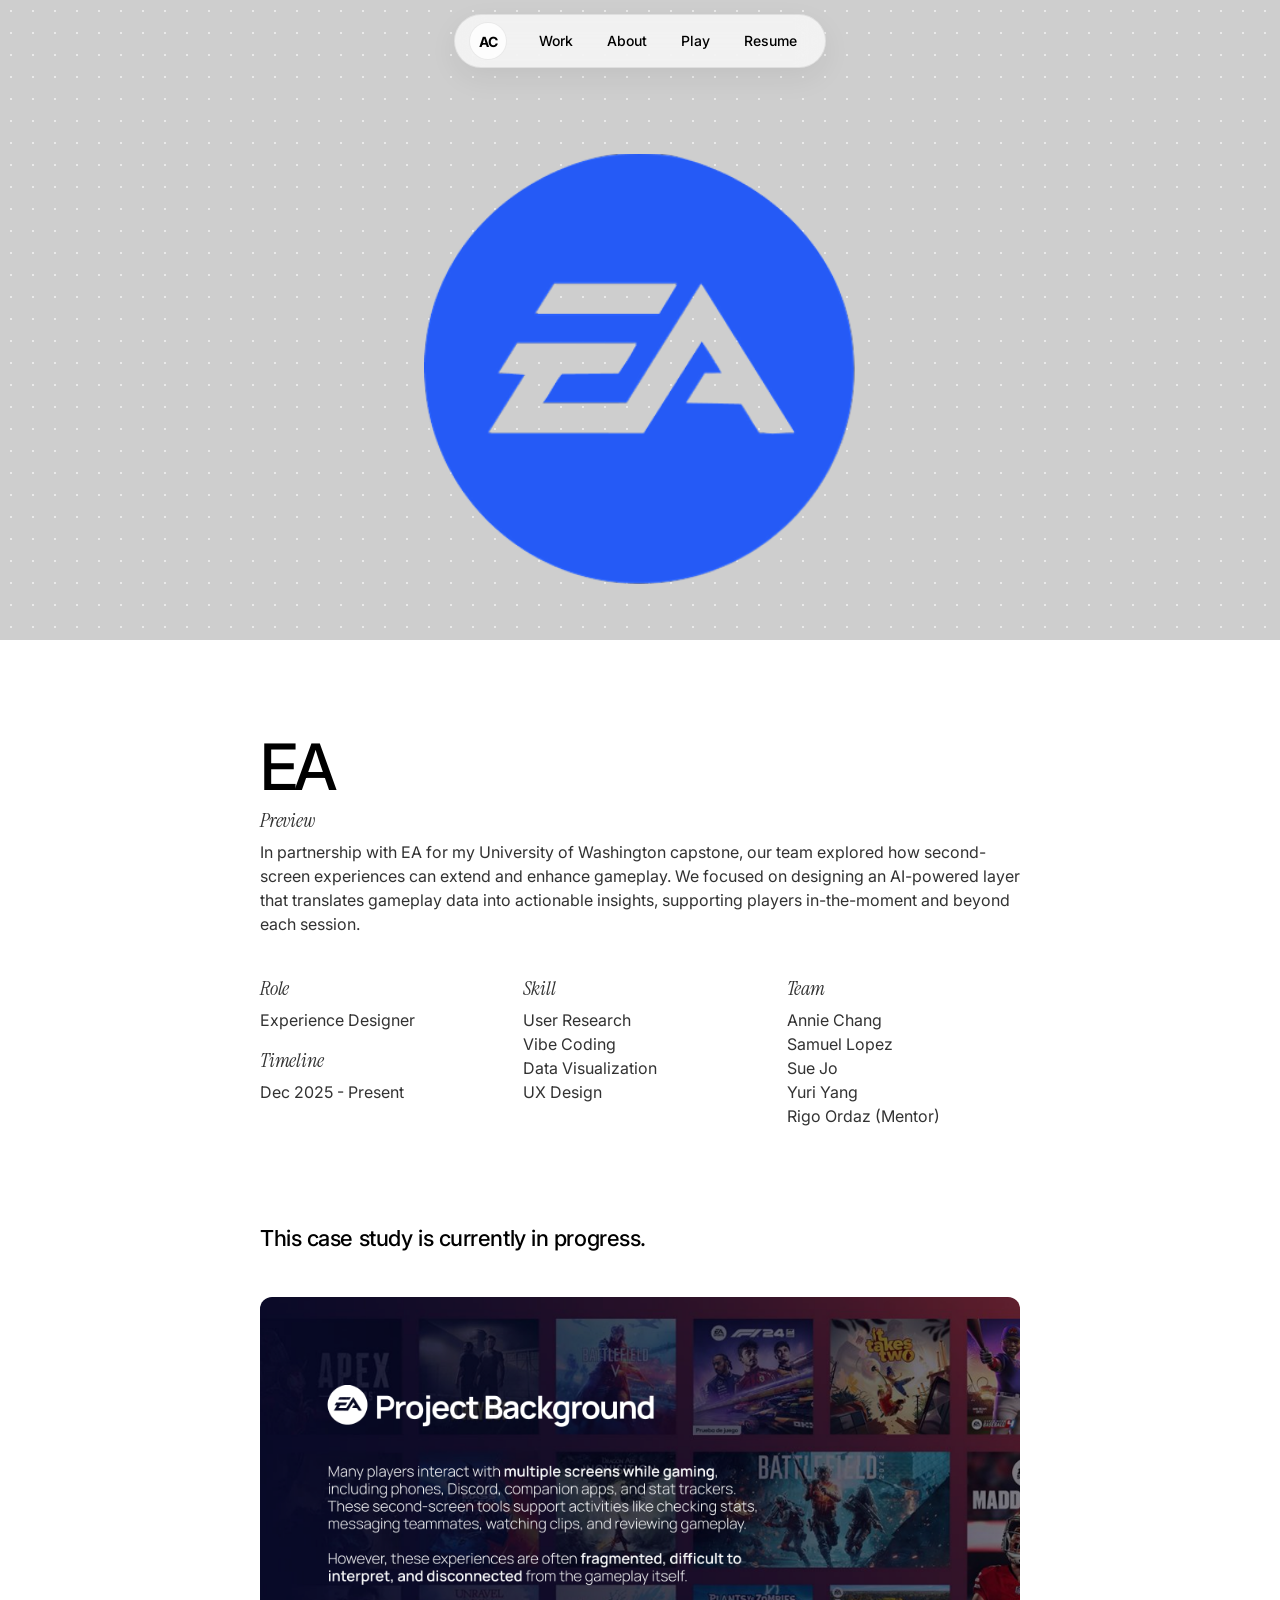
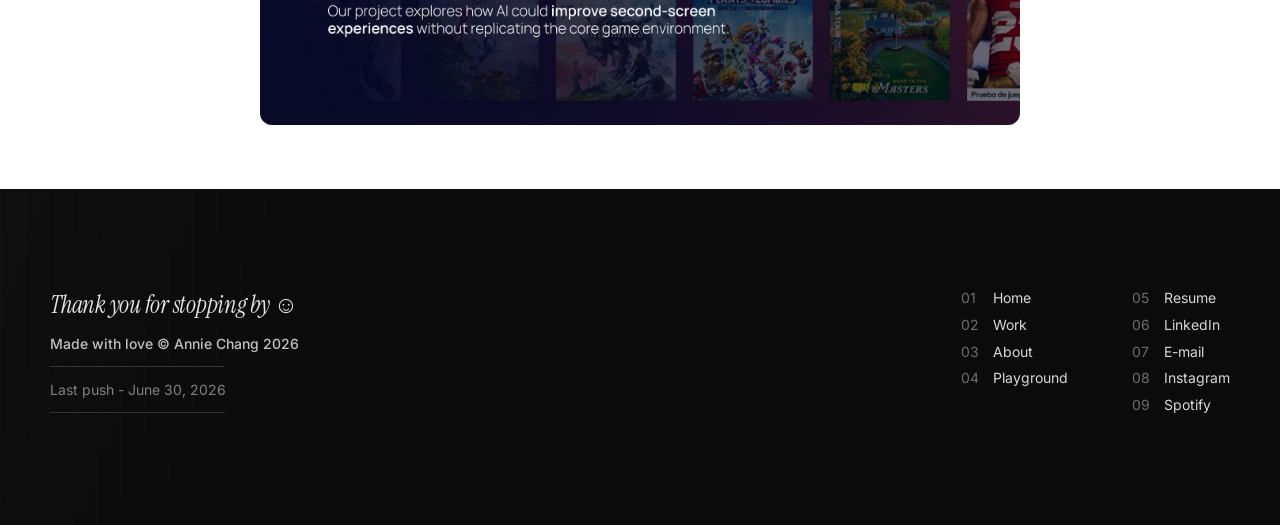
==== commit 1e784592: "Update portfolio content and playground layout" ====
--- a/ea.html
+++ b/ea.html
@@ -23,7 +23,7 @@
           <a href="index.html#work">Work</a>
           <a href="index.html#about">About</a>
           <a href="playground.html">Play</a>
-          <a href="https://drive.google.com/file/d/1WewuuxLQANwm43-1us8lu0iXJumfLpr8/view?usp=sharing" target="_blank" rel="noopener noreferrer">Resume</a>
+          <a href="https://drive.google.com/file/d/13Uwt0uyn-AHlYibAGLNPwHcuYwP65NLT/view?usp=sharing" target="_blank" rel="noopener noreferrer">Resume</a>
         </div>
       </div>
     </nav>
@@ -117,7 +117,7 @@
           <p class="site-footer-sub">Made with love © Annie Chang 2026</p>
 
           <div class="site-footer-divider"></div>
-          <p class="site-footer-meta">Last push - May 4th, 2026</p>
+            <p class="site-footer-meta">Last push - June 30, 2026</p>
           <div class="site-footer-divider"></div>
         </div>
 
@@ -130,9 +130,9 @@
           </div>
 
           <div class="site-footer-links-col">
-            <a href="https://drive.google.com/file/d/1WewuuxLQANwm43-1us8lu0iXJumfLpr8/view?usp=sharing" target="_blank" rel="noopener noreferrer"><span>05</span> Resume</a>
+            <a href="https://drive.google.com/file/d/13Uwt0uyn-AHlYibAGLNPwHcuYwP65NLT/view?usp=sharing" target="_blank" rel="noopener noreferrer"><span>05</span> Resume</a>
             <a href="https://www.linkedin.com/in/weitinganniechang" target="_blank" rel="noopener noreferrer"><span>06</span> LinkedIn</a>
-            <a href="mailto:weiting383036@gmail.com"><span>07</span> E-mail</a>
+            <a href="mailto:toanniewc@gmail.com"><span>07</span> E-mail</a>
             <a href="https://www.instagram.com/weiting_ac/" target="_blank" rel="noopener noreferrer"><span>08</span> Instagram</a>
             <a href="https://open.spotify.com/user/weiting383036" target="_blank" rel="noopener noreferrer"><span>09</span> Spotify</a>
           </div>
--- a/css/style.css
+++ b/css/style.css
@@ -744,6 +744,10 @@
   margin: 0;
   font-size: var(--text-xs);
   color: var(--color-text-muted);
+}
+
+.about-note-sub a {
+  text-decoration: none;
 }
 
 .about-experience-list {
@@ -2083,26 +2087,52 @@
 }
 
 .case-study-final-next-grid {
+  width: 100%;
   margin-top: 18px;
   display: grid;
   grid-template-columns: repeat(4, minmax(0, 1fr));
   gap: 16px;
 }
 
-.case-study-final-next .case-study-ideation-image--process,
-.case-study-final-next .case-study-ideation-image-asset--process {
-  border-radius: 0;
+.case-study-final-next .case-study-final-next-grid {
+  margin-top: 0;
 }
 
 .case-study-final-next-card {
   border: 1px solid #9e9e9e;
-  border-radius: 0;
+  border-radius: 12px;
   background: rgba(255, 255, 255, 0.15);
-  padding: 26px 24px;
-  min-height: 410px;
+  padding: 22px 20px;
+  min-height: 260px;
   display: flex;
   flex-direction: column;
   justify-content: space-between;
+  min-width: 0;
+}
+
+.case-study-final-next-number {
+  margin: 0 0 12px;
+  font-size: 14px;
+  line-height: 1;
+  color: #000000;
+  font-weight: 600;
+}
+
+.case-study-final-next-title {
+  margin: 0;
+  font-size: 16px;
+  line-height: 1.25;
+  color: #000000;
+  font-weight: 600;
+  overflow-wrap: anywhere;
+}
+
+.case-study-final-next-copy {
+  margin: 0;
+  font-size: 14px;
+  line-height: 1.28;
+  color: #8a8a8a;
+  overflow-wrap: anywhere;
 }
 
 @media (max-width: 1180px) {
@@ -2887,3 +2917,255 @@
     grid-column: span 1;
   }
 }
+
+/* Playground final clean override */
+.playground-page--gallery {
+  background: var(--color-bg) !important;
+}
+
+.playground-page--gallery .playground-section {
+  background:
+    radial-gradient(rgba(0, 0, 0, 0.08) 1px, transparent 1px) 0 0 / 40px 40px,
+    var(--color-bg) !important;
+  min-height: auto !important;
+  padding: 108px 24px 88px !important;
+  overflow: visible !important;
+}
+
+.playground-page--gallery .playground-gallery-shell {
+  width: 100% !important;
+  max-width: var(--container-width) !important;
+  margin: 0 auto !important;
+}
+
+.playground-page--gallery .playground-header {
+  margin: 0 auto 20px !important;
+  text-align: left !important;
+}
+
+.playground-page--gallery .playground-title {
+  margin: 0 !important;
+  font-size: clamp(34px, 4.8vw, 54px) !important;
+  line-height: 0.95 !important;
+  letter-spacing: -0.03em !important;
+  color: rgba(0, 0, 0, 0.56) !important;
+}
+
+.playground-page--gallery .playground-subtitle {
+  margin: 8px 0 0 !important;
+  max-width: 760px !important;
+  font-size: clamp(13px, 1.45vw, 16px) !important;
+  line-height: 1.45 !important;
+  color: rgba(0, 0, 0, 0.72) !important;
+}
+
+.playground-page--gallery .playground-gallery {
+  display: grid !important;
+  grid-template-columns: repeat(4, minmax(0, 1fr)) !important;
+  gap: 14px !important;
+  column-count: unset !important;
+  column-gap: 0 !important;
+}
+
+.playground-page--gallery .playground-card {
+  display: flex !important;
+  align-items: center !important;
+  justify-content: center !important;
+  width: 100% !important;
+  height: 250px !important;
+  margin: 0 !important;
+  padding: 8px !important;
+  border-radius: 14px !important;
+  border: 1px solid rgba(0, 0, 0, 0.08) !important;
+  background: rgba(255, 255, 255, 0.72) !important;
+  box-shadow: 0 6px 14px rgba(0, 0, 0, 0.05) !important;
+  overflow: hidden !important;
+  text-decoration: none !important;
+  break-inside: avoid !important;
+}
+
+.playground-page--gallery .playground-card:hover,
+.playground-page--gallery .playground-card:focus-visible {
+  transform: translateY(-1px) !important;
+  box-shadow: 0 10px 18px rgba(0, 0, 0, 0.08) !important;
+}
+
+.playground-page--gallery .playground-card img {
+  width: 100% !important;
+  height: 100% !important;
+  object-fit: contain !important;
+  display: block !important;
+}
+
+@media (max-width: 1100px) {
+  .playground-page--gallery .playground-gallery {
+    grid-template-columns: repeat(3, minmax(0, 1fr)) !important;
+  }
+
+  .playground-page--gallery .playground-card {
+    height: 220px !important;
+  }
+}
+
+@media (max-width: 760px) {
+  .playground-page--gallery .playground-section {
+    padding: 96px 16px 76px !important;
+  }
+
+  .playground-page--gallery .playground-gallery {
+    grid-template-columns: repeat(2, minmax(0, 1fr)) !important;
+    gap: 12px !important;
+  }
+
+  .playground-page--gallery .playground-card {
+    height: 180px !important;
+    border-radius: 12px !important;
+    padding: 6px !important;
+  }
+}
+
+/* Playground reference layout */
+.playground-body {
+  background:
+    radial-gradient(rgba(0, 0, 0, 0.09) 1px, transparent 1px) 0 0 / 34px 34px,
+    #f2f2f0 !important;
+}
+
+.playground-page--gallery {
+  background: transparent !important;
+}
+
+.playground-page--gallery .playground-section {
+  background:
+    radial-gradient(rgba(0, 0, 0, 0.09) 1px, transparent 1px) 0 0 / 34px 34px,
+    #f2f2f0 !important;
+  padding: 122px 24px 96px !important;
+}
+
+.playground-page--gallery .playground-gallery-shell {
+  max-width: 1080px !important;
+}
+
+.playground-page--gallery .playground-header {
+  margin: 0 0 24px !important;
+  text-align: left !important;
+}
+
+.playground-page--gallery .playground-title {
+  font-size: clamp(42px, 4vw, 52px) !important;
+  line-height: 0.92 !important;
+  letter-spacing: -0.02em !important;
+  color: rgba(0, 0, 0, 0.52) !important;
+}
+
+.playground-page--gallery .playground-subtitle {
+  max-width: 540px !important;
+  margin: 8px 0 0 !important;
+  font-size: 13px !important;
+  line-height: 1.35 !important;
+  color: rgba(0, 0, 0, 0.74) !important;
+}
+
+.playground-page--gallery .playground-gallery {
+  display: grid !important;
+  grid-template-columns: repeat(6, minmax(0, 1fr)) !important;
+  row-gap: 28px !important;
+  column-gap: 22px !important;
+  column-count: unset !important;
+}
+
+.playground-page--gallery .playground-card {
+  display: flex !important;
+  align-items: center !important;
+  justify-content: center !important;
+  width: 100% !important;
+  height: auto !important;
+  margin: 0 !important;
+  padding: 16px !important;
+  border-radius: 8px !important;
+  border: none !important;
+  background: rgba(255, 255, 255, 0.82) !important;
+  box-shadow: none !important;
+  overflow: hidden !important;
+  text-decoration: none !important;
+}
+
+.playground-page--gallery .playground-card:hover,
+.playground-page--gallery .playground-card:focus-visible {
+  transform: translateY(-1px) !important;
+  box-shadow: 0 8px 18px rgba(0, 0, 0, 0.06) !important;
+}
+
+.playground-page--gallery .playground-card img {
+  width: 100% !important;
+  height: 100% !important;
+  display: block !important;
+  object-fit: contain !important;
+  border-radius: 2px !important;
+  background: transparent !important;
+}
+
+.playground-page--gallery .playground-card--half {
+  grid-column: span 3 !important;
+  aspect-ratio: 1.58 / 1 !important;
+}
+
+.playground-page--gallery .playground-card--third {
+  grid-column: span 2 !important;
+  aspect-ratio: 1 / 1 !important;
+}
+
+.playground-page--gallery .playground-card--wide {
+  grid-column: span 4 !important;
+  aspect-ratio: 1.78 / 1 !important;
+}
+
+.playground-page--gallery .playground-card--tall {
+  aspect-ratio: 0.86 / 1 !important;
+}
+
+.playground-page--gallery .playground-card--dark {
+  background: rgba(255, 255, 255, 0.82) !important;
+}
+
+@media (max-width: 900px) {
+  .playground-page--gallery .playground-section {
+    padding: 104px 18px 80px !important;
+  }
+
+  .playground-page--gallery .playground-gallery {
+    grid-template-columns: repeat(4, minmax(0, 1fr)) !important;
+  }
+
+  .playground-page--gallery .playground-card--half,
+  .playground-page--gallery .playground-card--third,
+  .playground-page--gallery .playground-card--wide {
+    grid-column: span 2 !important;
+  }
+}
+
+@media (max-width: 600px) {
+  .playground-page--gallery .playground-section {
+    padding: 92px 14px 72px !important;
+  }
+
+  .playground-page--gallery .playground-title {
+    font-size: clamp(36px, 12vw, 46px) !important;
+  }
+
+  .playground-page--gallery .playground-gallery {
+    grid-template-columns: 1fr !important;
+    row-gap: 16px !important;
+    column-gap: 0 !important;
+  }
+
+  .playground-page--gallery .playground-card--half,
+  .playground-page--gallery .playground-card--third,
+  .playground-page--gallery .playground-card--wide {
+    grid-column: span 1 !important;
+  }
+
+  .playground-page--gallery .playground-card {
+    padding: 12px !important;
+  }
+}
